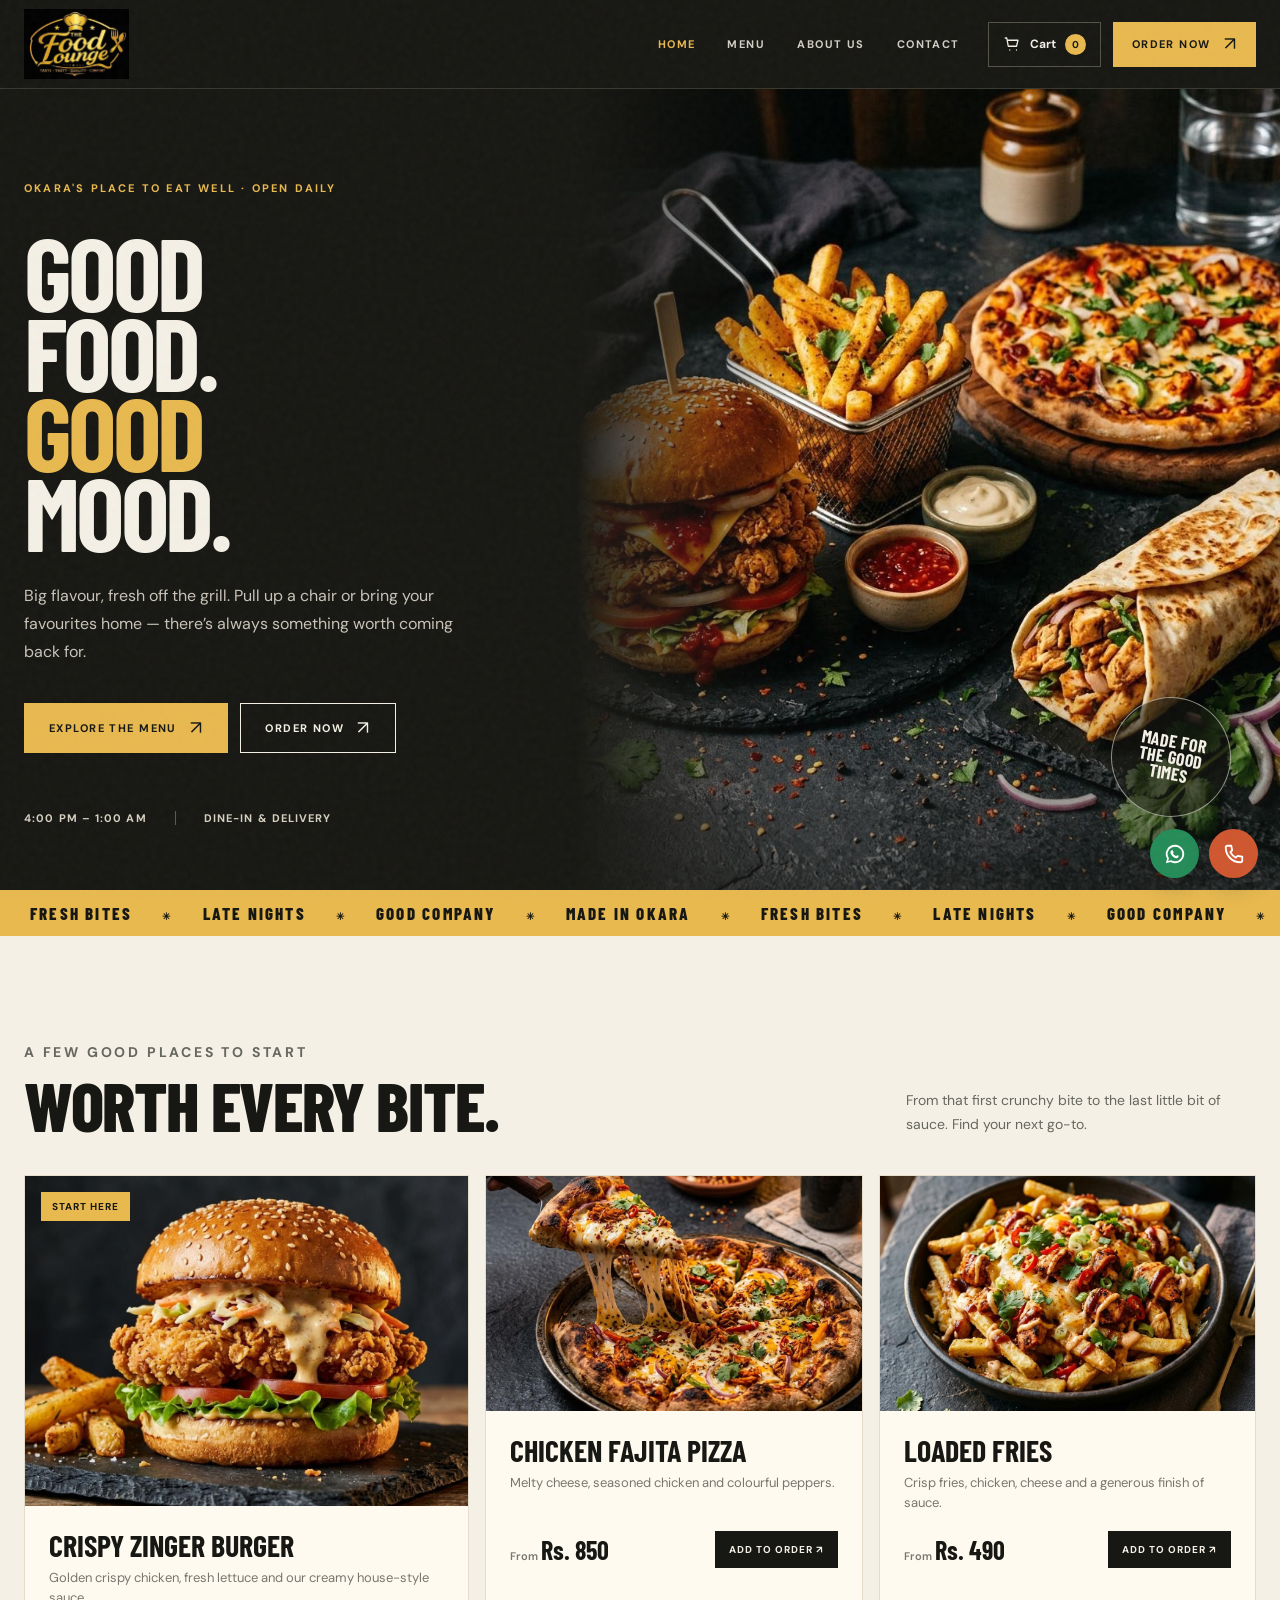
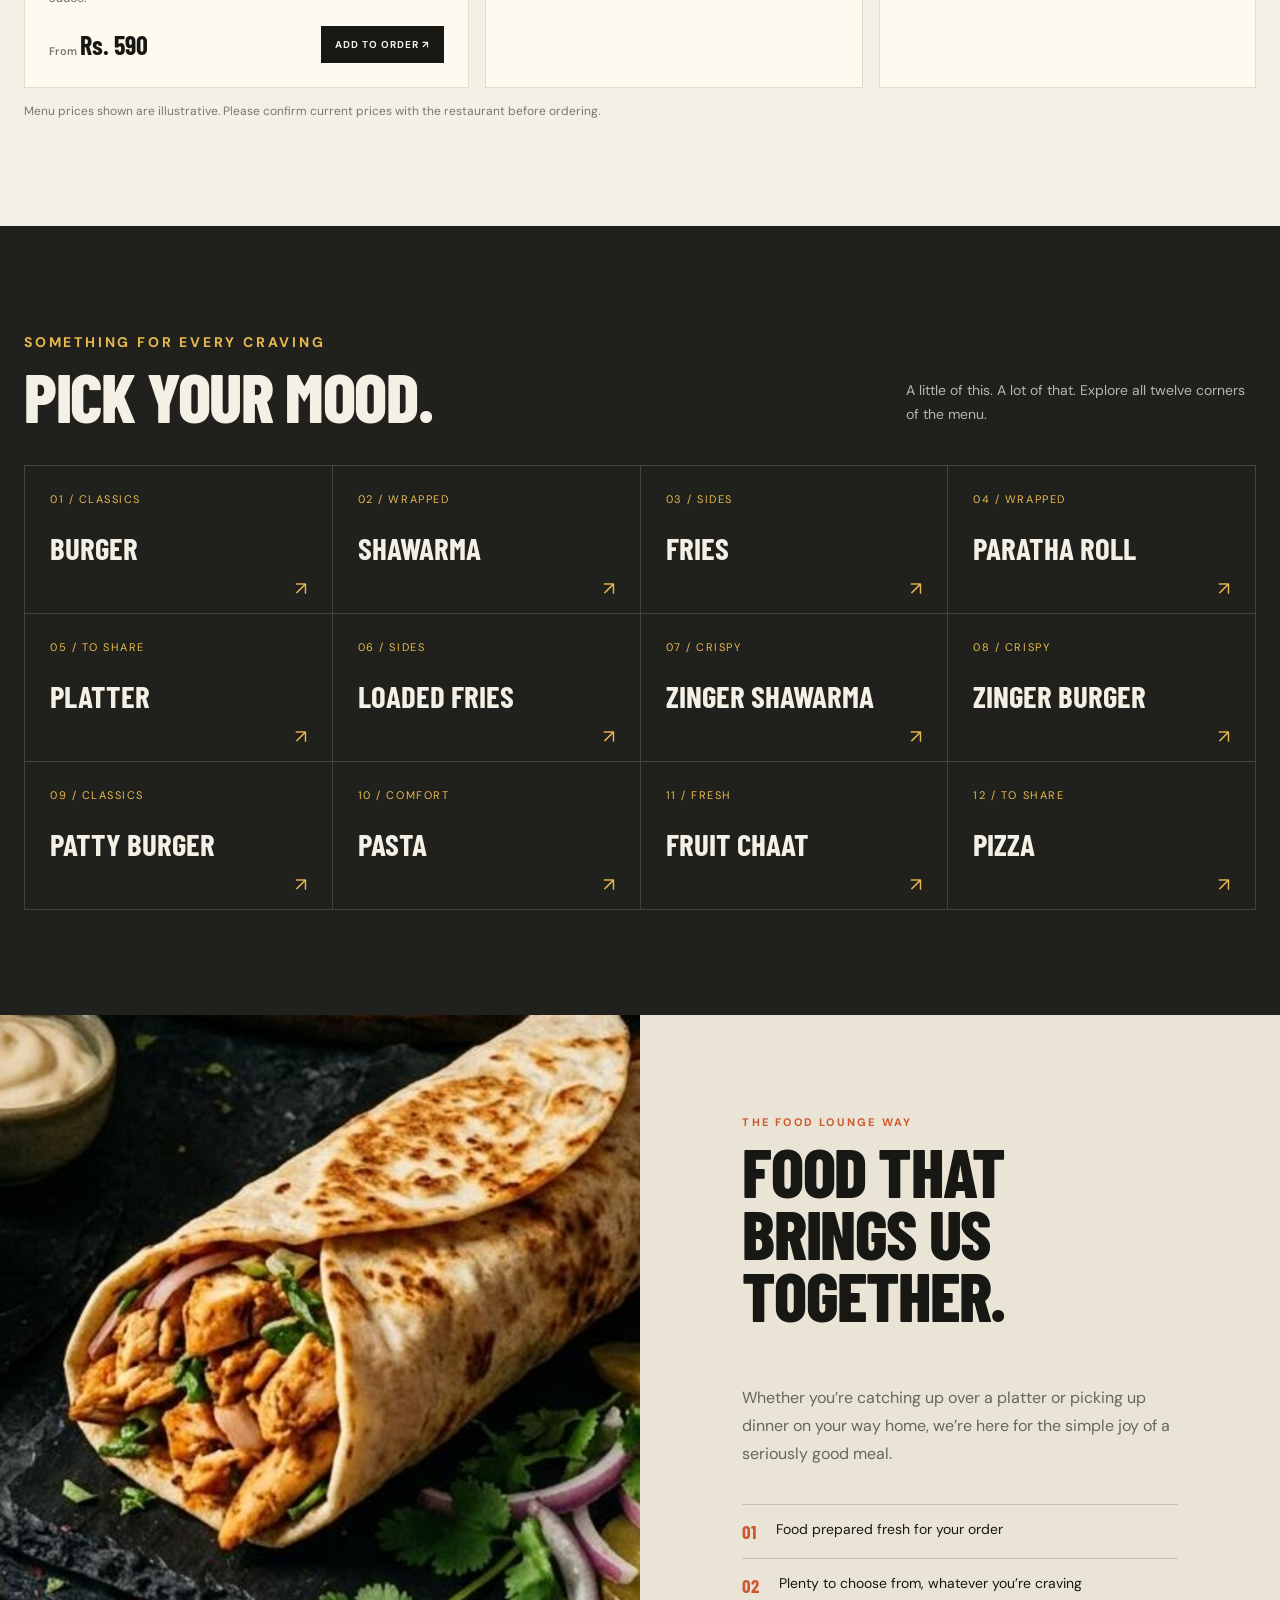
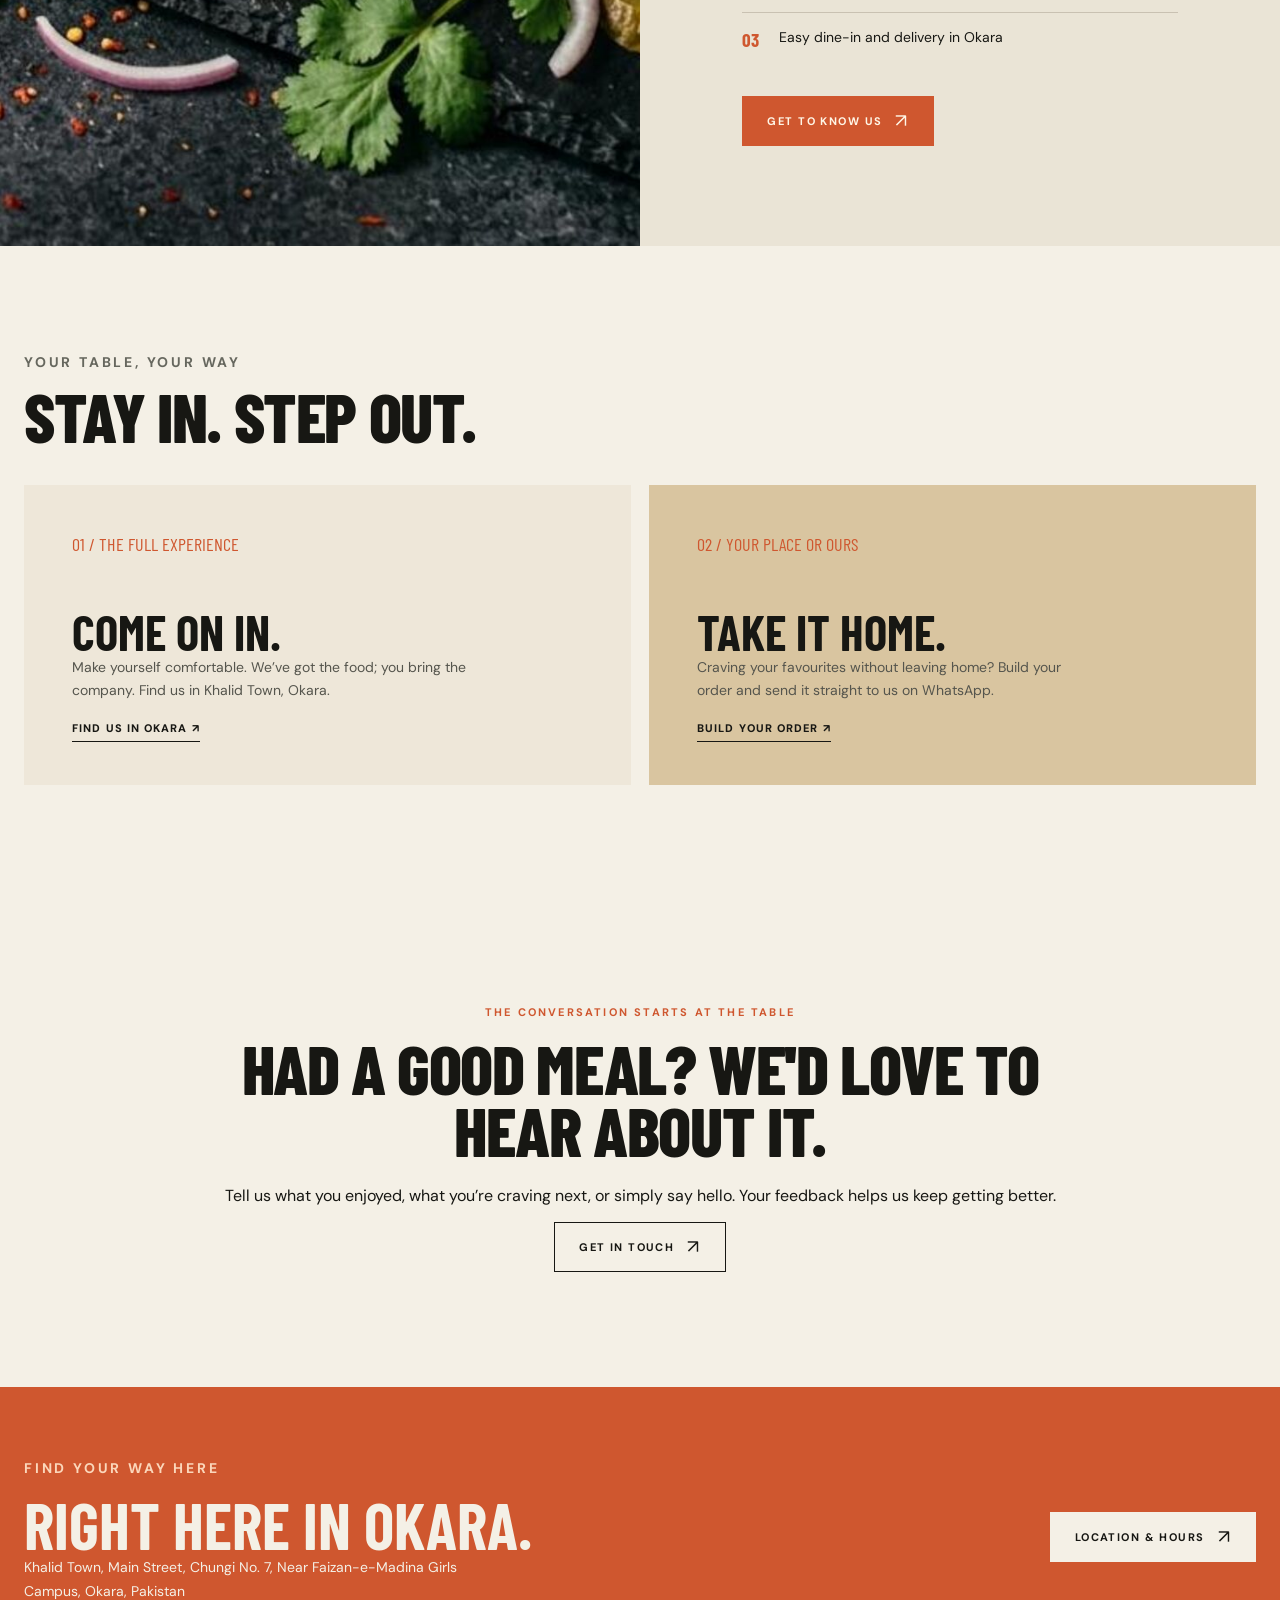
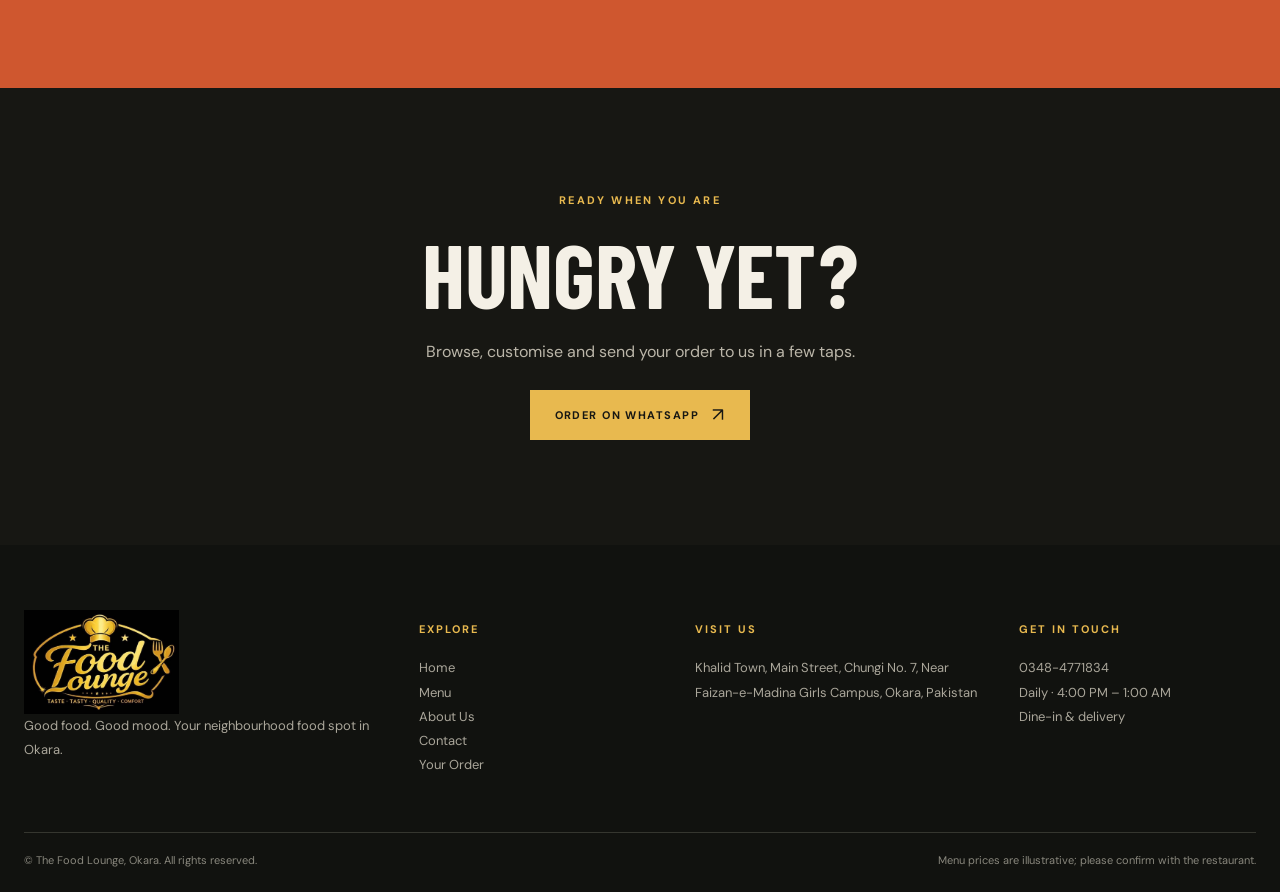
==== index.html @ 2a0e7af7 "new commit" ====
<!doctype html>
<html lang="en">

<head>
  <meta charset="utf-8">
  <meta name="viewport" content="width=device-width, initial-scale=1">
  <title>The Food Lounge | Burgers, Pizza & More in Okara</title>
  <meta name="description"
    content="The Food Lounge in Okara serves burgers, shawarma, pizza, fries and more. Dine in or order delivery from 4:00 PM to 1:00 AM.">
  <meta property="og:type" content="website">
  <meta property="og:title" content="The Food Lounge — Good food, good company">
  <meta property="og:description" content="Your spot for fresh, crave-worthy food in Okara. Dine in or order delivery.">
  <link rel="icon" href="assets/images/the-food-lounge-logo.jpg">
  <script type="module" crossorigin src="./assets/main-DGqqAz1d.js"></script>
  <link rel="stylesheet" crossorigin href="./assets/main-Db4y8y1l.css">
</head>

<body>
  <header class="site-header">
    <div class="wrap header-inner"><a class="brand" href="index.html" aria-label="The Food Lounge home"><img
          src="assets/images/the-food-lounge-logo.jpg" alt="The Food Lounge gold logo"><span class="brand-word">The
          Food<br>Lounge</span></a>
      <nav class="desktop-nav" aria-label="Main navigation"><a href="index.html" aria-current="page">Home</a><a
          href="menu.html">Menu</a><a href="about.html">About Us</a><a href="contact.html">Contact</a></nav>
      <div class="header-actions"><a class="cart-link" href="order.html" aria-label="View order cart"><svg
            viewBox="0 0 24 24" fill="none" stroke="currentColor" stroke-width="1.7" aria-hidden="true">
            <path d="M3 4h2l2 11h11l2-8H6M9 20h.01M18 20h.01" stroke-linecap="round" stroke-linejoin="round" />
          </svg><span>Cart</span><span class="cart-count" data-cart-count>0</span></a><a class="btn btn-gold"
          href="menu.html">Order Now <span class="arrow">↗</span></a><button class="menu-toggle" type="button"
          aria-label="Open navigation" aria-expanded="false"
          aria-controls="mobile-nav"><span></span><span></span></button></div>
    </div>
    <nav class="mobile-nav" id="mobile-nav" aria-label="Mobile navigation"><a href="index.html"
        aria-current="page">Home</a><a href="menu.html">Menu</a><a href="about.html">About Us</a><a
        href="contact.html">Contact</a><a href="order.html">Order Now</a></nav>
  </header>
  <main>
    <section class="hero">
      <div class="hero-copy">
        <p class="eyebrow light">Okara's place to eat well · Open daily</p>
        <h1>GOOD<br>FOOD.<br><em>GOOD</em><br>MOOD.</h1>
        <p>Big flavour, fresh off the grill. Pull up a chair or bring your favourites home — there’s always something
          worth coming back for.</p>
        <div class="hero-actions"><a class="btn btn-gold" href="menu.html">Explore the menu <span
              class="arrow">↗</span></a><a class="btn btn-outline" href="order.html">Order now <span
              class="arrow">↗</span></a></div>
        <div class="hero-meta"><span>4:00 PM – 1:00 AM</span><span>Dine-in & delivery</span></div>
      </div>
      <div class="hero-image"><img src="assets/images/hero-feast.jpg"
          alt="A generous spread of burgers, pizza, fries and shawarma at The Food Lounge" fetchpriority="high">
        <div class="hero-stamp">Made for<br>the good<br>times</div>
      </div>
    </section>
    <div class="ticker" aria-hidden="true">
      <div class="ticker-track"><span>Fresh bites</span><b>✳</b><span>Late nights</span><b>✳</b><span>Good
          company</span><b>✳</b><span>Made in Okara</span><b>✳</b><span>Fresh bites</span><b>✳</b><span>Late
          nights</span><b>✳</b><span>Good company</span><b>✳</b><span>Made in Okara</span><b>✳</b></div>
    </div>
    <section class="section">
      <div class="wrap">
        <div class="section-heading reveal">
          <div>
            <p class="eyebrow">A few good places to start</p>
            <h2 class="section-title">Worth every bite.</h2>
          </div>
          <p>From that first crunchy bite to the last little bit of sauce. Find your next go-to.</p>
        </div>
        <div class="popular-grid">
          <article class="food-card featured reveal">
            <div class="card-image"><img src="assets/images/burger.jpg" alt="Crispy chicken zinger burger"
                loading="lazy"><span class="tag">Start here</span></div>
            <div class="food-card-body">
              <h3>Crispy Zinger Burger</h3>
              <p>Golden crispy chicken, fresh lettuce and our creamy house-style sauce.</p>
              <div class="card-bottom"><span class="price"><small>From </small>Rs. 590</span><button class="add-btn"
                  type="button" data-product="zinger-burger">Add to order ↗</button></div>
            </div>
          </article>
          <article class="food-card reveal">
            <div class="card-image"><img src="assets/images/pizza.jpg" alt="Cheesy chicken pizza" loading="lazy"></div>
            <div class="food-card-body">
              <h3>Chicken Fajita Pizza</h3>
              <p>Melty cheese, seasoned chicken and colourful peppers.</p>
              <div class="card-bottom"><span class="price"><small>From </small>Rs. 850</span><button class="add-btn"
                  type="button" data-product="pizza">Add to order ↗</button></div>
            </div>
          </article>
          <article class="food-card reveal">
            <div class="card-image"><img src="assets/images/fries.jpg" alt="Cheesy loaded fries" loading="lazy"></div>
            <div class="food-card-body">
              <h3>Loaded Fries</h3>
              <p>Crisp fries, chicken, cheese and a generous finish of sauce.</p>
              <div class="card-bottom"><span class="price"><small>From </small>Rs. 490</span><button class="add-btn"
                  type="button" data-product="loaded-fries">Add to order ↗</button></div>
            </div>
          </article>
        </div>
        <p class="form-hint">Menu prices shown are illustrative. Please confirm current prices with the restaurant
          before ordering.</p>
      </div>
    </section>
    <section class="section dark-section">
      <div class="wrap">
        <div class="section-heading reveal">
          <div>
            <p class="eyebrow light">Something for every craving</p>
            <h2 class="section-title">Pick your mood.</h2>
          </div>
          <p style="color:#b9b5a8">A little of this. A lot of that. Explore all twelve corners of the menu.</p>
        </div>
        <div class="categories-grid">
          <a class="category-tile" href="menu.html#burger"><span>01 / CLASSICS</span><strong>Burger</strong><span
              class="arrow">↗</span></a><a class="category-tile" href="menu.html#shawarma"><span>02 /
              WRAPPED</span><strong>Shawarma</strong><span class="arrow">↗</span></a><a class="category-tile"
            href="menu.html#fries"><span>03 / SIDES</span><strong>Fries</strong><span class="arrow">↗</span></a><a
            class="category-tile" href="menu.html#paratha-roll"><span>04 / WRAPPED</span><strong>Paratha
              Roll</strong><span class="arrow">↗</span></a><a class="category-tile" href="menu.html#platter"><span>05 /
              TO SHARE</span><strong>Platter</strong><span class="arrow">↗</span></a><a class="category-tile"
            href="menu.html#loaded-fries"><span>06 / SIDES</span><strong>Loaded Fries</strong><span
              class="arrow">↗</span></a><a class="category-tile" href="menu.html#zinger-shawarma"><span>07 /
              CRISPY</span><strong>Zinger Shawarma</strong><span class="arrow">↗</span></a><a class="category-tile"
            href="menu.html#zinger-burger"><span>08 / CRISPY</span><strong>Zinger Burger</strong><span
              class="arrow">↗</span></a><a class="category-tile" href="menu.html#patty-burger"><span>09 /
              CLASSICS</span><strong>Patty Burger</strong><span class="arrow">↗</span></a><a class="category-tile"
            href="menu.html#pasta"><span>10 / COMFORT</span><strong>Pasta</strong><span class="arrow">↗</span></a><a
            class="category-tile" href="menu.html#fruit-chaat"><span>11 / FRESH</span><strong>Fruit Chaat</strong><span
              class="arrow">↗</span></a><a class="category-tile" href="menu.html#pizza"><span>12 / TO
              SHARE</span><strong>Pizza</strong><span class="arrow">↗</span></a>
        </div>
      </div>
    </section>
    <section class="split-section">
      <div class="split-photo"><img src="assets/images/shawarma.jpg" alt="Freshly prepared chicken shawarma wraps"
          loading="lazy"></div>
      <div class="split-copy">
        <p class="eyebrow">The Food Lounge way</p>
        <h2 class="section-title">Food that brings us together.</h2>
        <p>Whether you’re catching up over a platter or picking up dinner on your way home, we’re here for the simple
          joy of a seriously good meal.</p>
        <ul class="feature-list">
          <li><b>01</b> Food prepared fresh for your order</li>
          <li><b>02</b> Plenty to choose from, whatever you’re craving</li>
          <li><b>03</b> Easy dine-in and delivery in Okara</li>
        </ul><a class="btn" href="about.html">Get to know us <span class="arrow">↗</span></a>
      </div>
    </section>
    <section class="section">
      <div class="wrap">
        <div class="section-heading">
          <div>
            <p class="eyebrow">Your table, your way</p>
            <h2 class="section-title">Stay in. Step out.</h2>
          </div>
        </div>
        <div class="service-grid">
          <article class="service-card"><span class="service-num">01 / THE FULL EXPERIENCE</span>
            <div>
              <h3>Come on in.</h3>
              <p>Make yourself comfortable. We’ve got the food; you bring the company. Find us in Khalid Town, Okara.
              </p><a href="contact.html">Find us in Okara ↗</a>
            </div>
          </article>
          <article class="service-card"><span class="service-num">02 / YOUR PLACE OR OURS</span>
            <div>
              <h3>Take it home.</h3>
              <p>Craving your favourites without leaving home? Build your order and send it straight to us on WhatsApp.
              </p><a href="menu.html">Build your order ↗</a>
            </div>
          </article>
        </div>
      </div>
    </section>
    <section class="quote-section">
      <div class="wrap">
        <p class="eyebrow">The conversation starts at the table</p>
        <h2 class="section-title">Had a good meal? We'd love to hear about it.</h2>
        <p>Tell us what you enjoyed, what you’re craving next, or simply say hello. Your feedback helps us keep getting
          better.</p><a class="btn btn-outline" href="contact.html">Get in touch <span class="arrow">↗</span></a>
      </div>
    </section>
    <section class="location-band">
      <div class="wrap">
        <div>
          <p class="eyebrow" style="color:#fbd7bb">Find your way here</p>
          <h2>Right here in Okara.</h2>
          <p>Khalid Town, Main Street, Chungi No. 7, Near Faizan-e-Madina Girls Campus, Okara, Pakistan</p>
        </div><a class="btn btn-light" href="contact.html">Location & hours <span class="arrow">↗</span></a>
      </div>
    </section>
    <section class="final-cta">
      <p class="eyebrow light">Ready when you are</p>
      <h2>Hungry yet?</h2>
      <p>Browse, customise and send your order to us in a few taps.</p><a class="btn btn-gold" href="menu.html">Order on
        WhatsApp <span class="arrow">↗</span></a>
    </section>
  </main>
  <footer class="site-footer">
    <div class="wrap">
      <div class="footer-grid">
        <div class="footer-brand"><a href="index.html"><img src="assets/images/the-food-lounge-logo.jpg"
              alt="The Food Lounge"></a>
          <p>Good food. Good mood. Your neighbourhood food spot in Okara.</p>
        </div>
        <div>
          <h3>Explore</h3>
          <ul>
            <li><a href="index.html">Home</a></li>
            <li><a href="menu.html">Menu</a></li>
            <li><a href="about.html">About Us</a></li>
            <li><a href="contact.html">Contact</a></li>
            <li><a href="order.html">Your Order</a></li>
          </ul>
        </div>
        <div>
          <h3>Visit us</h3>
          <p>Khalid Town, Main Street, Chungi No. 7, Near Faizan-e-Madina Girls Campus, Okara, Pakistan</p>
        </div>
        <div>
          <h3>Get in touch</h3>
          <p><a href="tel:03484771834">0348-4771834</a><br>Daily · 4:00 PM – 1:00 AM<br>Dine-in & delivery</p>
        </div>
      </div>
      <div class="footer-bottom"><span>© The Food Lounge, Okara. All rights reserved.</span><span>Menu prices are
          illustrative; please confirm with the restaurant.</span></div>
    </div>
  </footer>
  <div class="float-actions"><a href="https://wa.me/923484771834" target="_blank" rel="noopener noreferrer" aria-label="Chat with The Food Lounge on WhatsApp"><svg viewBox="0 0 24 24" fill="currentColor" aria-hidden="true"><path d="M12 2a10 10 0 0 0-8.6 15.1L2 22l5.1-1.3A10 10 0 1 0 12 2Zm0 18a8 8 0 0 1-4.1-1.1l-.3-.2-3 .8.8-2.9-.2-.3A8 8 0 1 1 12 20Zm4.4-5.9c-.2-.1-1.4-.7-1.6-.8-.2-.1-.4-.1-.6.1l-.7.8c-.2.2-.3.2-.5.1a6.5 6.5 0 0 1-3.2-2.8c-.2-.3.2-.3.6-1 .1-.2 0-.4 0-.5l-.7-1.7c-.2-.4-.4-.4-.6-.4h-.5c-.2 0-.5.1-.7.3-.2.3-.9.9-.9 2.1s.9 2.4 1 2.6a9 9 0 0 0 3.5 3.1c1.4.6 1.9.7 2.6.6.4-.1 1.4-.6 1.6-1.2.2-.5.2-1 .2-1.1-.1-.1-.2-.2-.5-.3Z"/></svg></a><a class="call" href="tel:03484771834" aria-label="Call The Food Lounge"><svg viewBox="0 0 24 24" fill="none" stroke="currentColor" stroke-width="2" aria-hidden="true"><path d="M5 3h4l1 5-2 2c1.3 2.5 3.5 4.7 6 6l2-2 5 1v4c0 1-1 2-2 2C10 21 3 14 3 5c0-1 1-2 2-2Z" stroke-linejoin="round"/></svg></a></div>
  <dialog class="modal" id="product-modal" aria-labelledby="modal-title">
    <div class="modal-inner">
      <div class="modal-photo"><img id="modal-image" src="assets/images/burger.jpg" alt=""></div>
      <div class="modal-content">
        <div class="modal-top">
          <p class="eyebrow">Make it yours</p><button class="modal-close" type="button"
            aria-label="Close product options" data-close-modal>×</button>
        </div>
        <h2 id="modal-title"></h2>
        <p class="modal-description" id="modal-description"></p>
        <div id="modal-sizes"></div>
        <div id="modal-extras"></div>
        <div class="option-group">
          <h3>Quantity</h3>
          <div class="quantity-picker"><button type="button" data-modal-qty="-1"
              aria-label="Decrease quantity">−</button><output id="modal-quantity">1</output><button type="button"
              data-modal-qty="1" aria-label="Increase quantity">+</button></div>
        </div>
        <div class="modal-bottom"><span class="modal-total" id="modal-total">Rs. 0</span><button class="btn"
            type="button" id="modal-add">Add to order <span class="arrow">↗</span></button></div>
      </div>
    </div>
  </dialog>
  <div class="toast" role="status" aria-live="polite"></div>
</body>

</html>
---- assets/main-Db4y8y1l.css ----
@import"https://fonts.googleapis.com/css2?family=Barlow+Condensed:wght@500;600;700;800;900&family=DM+Sans:wght@400;500;600;700&display=swap";:root{--ink:#171713;--coal:#20211d;--cream:#f4f0e6;--paper:#eae4d6;--gold:#e8b94f;--ember:#cf572f;--muted:#ada99c;--line:rgba(244,240,230,.17);--font-display:"Barlow Condensed",sans-serif;--font-body:"DM Sans",sans-serif}*{box-sizing:border-box}html{scroll-behavior:smooth}body{margin:0;background:var(--cream);color:var(--ink);font-family:var(--font-body);-webkit-font-smoothing:antialiased}body:after{content:"";position:fixed;inset:0;pointer-events:none;z-index:100;opacity:.035;background-image:url("data:image/svg+xml,%3Csvg viewBox='0 0 180 180' xmlns='http://www.w3.org/2000/svg'%3E%3Cfilter id='n'%3E%3CfeTurbulence type='fractalNoise' baseFrequency='.75' numOctaves='3' stitchTiles='stitch'/%3E%3C/filter%3E%3Crect width='100%25' height='100%25' filter='url(%23n)'/%3E%3C/svg%3E")}img{display:block;max-width:100%}a{text-decoration:none;color:inherit}button,input,textarea,select{font:inherit}button{cursor:pointer}button:disabled{opacity:.55;cursor:not-allowed}a:focus-visible,button:focus-visible,input:focus-visible,textarea:focus-visible,select:focus-visible{outline:2px solid var(--ember);outline-offset:3px}h1,h2,h3,p{margin-top:0}.wrap{width:min(100% - 48px,1320px);margin-inline:auto}.eyebrow{font-size:11px;font-weight:700;letter-spacing:.2em;text-transform:uppercase;color:var(--ember)}.eyebrow.light{color:var(--gold)}.display{font-family:var(--font-display);font-size:clamp(54px,8vw,118px);line-height:.86;letter-spacing:-.025em;text-transform:uppercase;font-weight:800}.section-title{font-family:var(--font-display);font-size:clamp(44px,5.4vw,78px);line-height:.9;letter-spacing:-.02em;text-transform:uppercase;font-weight:800}.body-lead{font-size:17px;line-height:1.7;color:#67685e;max-width:560px}.btn{border:1px solid transparent;display:inline-flex;align-items:center;justify-content:center;gap:13px;padding:15px 24px;min-height:50px;background:var(--ember);color:#fff6e7;font-size:11px;letter-spacing:.13em;text-transform:uppercase;font-weight:700;transition:transform .25s,background .25s,border-color .25s}.btn:hover{transform:translateY(-3px);background:#af4523}.btn-gold{background:var(--gold);color:var(--ink)}.btn-gold:hover{background:#f4ca69}.btn-outline{background:transparent;color:inherit;border-color:currentColor}.btn-outline:hover{background:var(--ink);color:var(--cream)}.btn-light{background:var(--cream);color:var(--ink)}.btn-light:hover{background:var(--gold)}.arrow{font-size:19px;font-weight:400;line-height:0}.site-header{position:sticky;top:0;z-index:50;background:#171713;color:var(--cream);border-bottom:1px solid #383831;transition:box-shadow .3s}.site-header.scrolled{box-shadow:0 10px 35px #0005}.header-inner{height:88px;display:flex;align-items:center;justify-content:space-between;gap:28px}.brand{display:flex;align-items:center;gap:12px;flex-shrink:0}.brand img{width:105px;height:71px;object-fit:contain}.brand-word{font-family:var(--font-display);font-size:22px;line-height:.87;font-weight:800;text-transform:uppercase;letter-spacing:.03em;display:none}.desktop-nav{display:flex;align-items:center;gap:32px;margin-left:auto}.desktop-nav a{font-size:11px;font-weight:700;text-transform:uppercase;letter-spacing:.13em;color:#d3cfc3;transition:color .2s}.desktop-nav a:hover,.desktop-nav a[aria-current=page]{color:var(--gold)}.header-actions{display:flex;align-items:center;gap:12px}.cart-link{border:1px solid #555348;display:inline-flex;align-items:center;justify-content:center;gap:9px;padding:0 14px;height:45px;font-size:12px;font-weight:700;white-space:nowrap}.cart-link svg{width:18px;height:18px}.cart-count{background:var(--gold);color:var(--ink);width:21px;height:21px;border-radius:50%;display:grid;place-items:center;font-size:10px}.header-actions .btn{min-height:45px;padding:12px 18px}.menu-toggle{display:none;width:45px;height:45px;border:1px solid #555348;background:none;color:var(--cream);align-items:center;justify-content:center;flex-direction:column;gap:5px}.menu-toggle span{width:19px;height:1px;background:currentColor;transition:transform .25s,opacity .25s}.menu-toggle[aria-expanded=true] span:first-child{transform:translateY(3px) rotate(45deg)}.menu-toggle[aria-expanded=true] span:last-child{transform:translateY(-3px) rotate(-45deg)}.mobile-nav{display:none;background:#20211d;border-top:1px solid #393a32;padding:10px 24px 24px}.mobile-nav a{display:block;border-bottom:1px solid #393a32;padding:15px 0;font-family:var(--font-display);font-size:26px;text-transform:uppercase;font-weight:700}.mobile-nav.open{display:block;animation:menuDown .25s ease both}@keyframes menuDown{0%{opacity:0;transform:translateY(-10px)}to{opacity:1;transform:translateY(0)}}.hero{background:var(--ink);color:var(--cream);min-height:680px;position:relative;overflow:hidden;display:grid;grid-template-columns:45% 55%}.hero-copy{padding:92px 3vw 65px max(24px,calc((100vw - 1320px)/2));position:relative;z-index:2;display:flex;flex-direction:column;align-items:flex-start;justify-content:center}.hero h1{font-family:var(--font-display);font-size:clamp(76px,8vw,142px);line-height:.78;letter-spacing:-.035em;text-transform:uppercase;margin:26px 0 30px}.hero h1 em{font-style:normal;color:var(--gold)}.hero-copy>p:not(.eyebrow){max-width:450px;color:#c9c4b8;line-height:1.75;font-size:16px}.hero-actions{display:flex;gap:12px;flex-wrap:wrap;margin-top:21px}.hero-image{min-height:620px;position:relative}.hero-image img{width:100%;height:100%;object-fit:cover}.hero-image:before{content:"";position:absolute;inset:0;background:linear-gradient(90deg,var(--ink) 0%,transparent 31%),linear-gradient(0deg,#17171380,transparent 28%);z-index:1}.hero-stamp{position:absolute;z-index:2;right:7%;bottom:9%;border:1px solid #f4f0e68a;border-radius:50%;width:120px;height:120px;display:flex;align-items:center;justify-content:center;text-align:center;transform:rotate(10deg);font-family:var(--font-display);font-weight:700;font-size:18px;line-height:.9;text-transform:uppercase;background:#17171385}.hero-meta{margin-top:58px;display:flex;align-items:center;gap:28px;color:#d7d1c1;font-size:11px;font-weight:700;letter-spacing:.1em;text-transform:uppercase}.hero-meta span+span{border-left:1px solid #5b584d;padding-left:28px}.ticker{background:var(--gold);overflow:hidden;white-space:nowrap;padding:13px 0;color:var(--ink);font-family:var(--font-display);font-weight:800;font-size:17px;text-transform:uppercase;letter-spacing:.13em}.ticker-track{display:inline-block;animation:marquee 38s linear infinite}.ticker span{padding:0 30px}.ticker b{font-size:10px;vertical-align:middle}@keyframes marquee{to{transform:translate(-50%)}}.section{padding:105px 0}.section-heading{display:flex;justify-content:space-between;align-items:end;gap:32px;margin-bottom:38px}.section-heading h2{margin:10px 0 0}.section-heading p{max-width:350px;color:#66675e;font-size:14px;line-height:1.7;margin:0}.popular-grid{display:grid;grid-template-columns:1.18fr 1fr 1fr;gap:16px}.food-card{background:#fffaf0;overflow:hidden;min-width:0;border:1px solid #e5dccb;transition:transform .25s,box-shadow .25s}.food-card:hover{transform:translateY(-5px);box-shadow:0 18px 40px #34271718}.food-card .card-image{height:235px;overflow:hidden;position:relative;background:#35352e}.food-card.featured .card-image{height:330px}.food-card img{width:100%;height:100%;object-fit:cover;transition:transform .55s}.food-card:hover img{transform:scale(1.05)}.card-image .tag{position:absolute;top:16px;left:16px;background:var(--gold);color:var(--ink);font-size:10px;text-transform:uppercase;letter-spacing:.1em;font-weight:700;padding:8px 11px}.food-card-body{padding:24px}.food-card h3{font-family:var(--font-display);font-size:30px;text-transform:uppercase;line-height:1;margin:0 0 8px}.food-card p{color:#77776d;font-size:13px;line-height:1.55;min-height:40px;margin:0 0 18px}.card-bottom{display:flex;align-items:center;justify-content:space-between;gap:10px}.price{font-family:var(--font-display);font-size:26px;font-weight:700;white-space:nowrap}.price small{font-size:11px;font-family:var(--font-body);font-weight:600;color:#77776d}.add-btn{background:var(--ink);color:var(--cream);border:0;padding:12px 14px;font-size:10px;font-weight:700;letter-spacing:.1em;text-transform:uppercase;white-space:nowrap;transition:background .2s}.add-btn:hover{background:var(--ember)}.dark-section{background:var(--coal);color:var(--cream)}.categories-grid{display:grid;grid-template-columns:repeat(4,1fr);border-top:1px solid var(--line);border-left:1px solid var(--line)}.category-tile{padding:26px 25px 24px;border-right:1px solid var(--line);border-bottom:1px solid var(--line);min-height:148px;display:flex;flex-direction:column;justify-content:space-between;transition:background .25s;color:var(--cream)}.category-tile:hover{background:#303129}.category-tile span:first-child{font-size:11px;color:var(--gold);letter-spacing:.14em}.category-tile strong{font-family:var(--font-display);font-size:31px;line-height:1;text-transform:uppercase}.category-tile .arrow{align-self:flex-end;color:var(--gold)}.split-section{display:grid;grid-template-columns:1fr 1fr;min-height:590px}.split-photo{position:relative;overflow:hidden;background:#333}.split-photo img{width:100%;height:100%;object-fit:cover;position:absolute;inset:0}.split-copy{padding:100px min(8vw,110px);display:flex;flex-direction:column;align-items:start;justify-content:center;background:var(--paper)}.split-copy .section-title{max-width:540px}.split-copy p:not(.eyebrow){max-width:460px;color:#66675e;line-height:1.75}.feature-list{list-style:none;padding:0;margin:20px 0 30px;width:100%;max-width:490px}.feature-list li{border-top:1px solid #c9c1b2;padding:15px 0;display:flex;gap:20px;font-size:14px}.feature-list b{font-family:var(--font-display);font-size:19px;color:var(--ember)}.service-grid{display:grid;grid-template-columns:1fr 1fr;gap:18px}.service-card{padding:48px;background:#eee7d9;min-height:300px;display:flex;flex-direction:column;align-items:start;justify-content:space-between}.service-card:nth-child(2){background:#d9c5a0}.service-card .service-num{font-family:var(--font-display);font-size:18px;color:var(--ember)}.service-card h3{font-family:var(--font-display);font-size:49px;text-transform:uppercase;line-height:.95;margin:0}.service-card p{max-width:400px;color:#55554d;line-height:1.65;font-size:14px}.service-card a{font-size:11px;text-transform:uppercase;font-weight:800;letter-spacing:.1em;border-bottom:1px solid currentColor;padding-bottom:6px}.quote-section{text-align:center;padding:115px 0;background:var(--cream)}.quote-section .section-title{max-width:930px;margin:18px auto 24px}.quote-section p:last-child{color:#77776d;font-size:14px}.location-band{background:var(--ember);color:var(--cream);padding:70px 0}.location-band .wrap{display:flex;justify-content:space-between;align-items:center;gap:32px}.location-band h2{font-family:var(--font-display);font-size:clamp(43px,5vw,74px);line-height:.95;text-transform:uppercase;margin:8px 0 0}.location-band p{font-size:14px;line-height:1.7;max-width:470px}.final-cta{background:var(--ink);color:var(--cream);text-align:center;padding:105px 24px}.final-cta h2{font-family:var(--font-display);font-size:clamp(55px,7vw,105px);text-transform:uppercase;line-height:.87;margin:14px 0 29px}.final-cta p{color:#bbb6a9;margin-bottom:28px}.site-footer{background:#11120f;color:#d1cabb;padding:65px 0 25px}.footer-grid{display:grid;grid-template-columns:1.5fr 1fr 1.2fr 1fr;gap:40px}.footer-brand img{width:155px}.site-footer h3{color:var(--gold);font-size:11px;text-transform:uppercase;letter-spacing:.18em;margin:12px 0 20px}.site-footer p,.site-footer a{font-size:13px;line-height:1.85;color:#aaa69a}.site-footer a:hover{color:var(--gold)}.site-footer ul{list-style:none;padding:0;margin:0}.footer-bottom{border-top:1px solid #35362f;margin-top:55px;padding-top:20px;display:flex;justify-content:space-between;gap:20px;color:#89877d;font-size:11px}.float-actions{position:fixed;right:22px;bottom:22px;z-index:45;display:flex;flex-direction:row;align-items:center;gap:10px}.float-actions a{width:49px;height:49px;display:grid;place-items:center;border-radius:50%;background:#248c58;color:#fff;box-shadow:0 6px 23px #0004;transition:transform .25s}.float-actions a:hover{transform:translateY(-4px)}.float-actions a.call{background:var(--ember)}.float-actions svg{width:22px;height:22px}.page-hero{background:var(--ink);color:var(--cream);padding:85px 0 80px;position:relative;overflow:hidden}.page-hero:after{content:"";position:absolute;width:530px;height:530px;border:1px solid #e8b94f3a;border-radius:50%;right:-140px;top:-230px;box-shadow:0 0 0 80px #e8b94f0a,0 0 0 160px #e8b94f07}.page-hero .wrap{position:relative;z-index:1}.page-hero h1{margin:16px 0 18px}.page-hero p:last-child{color:#c8c3b5;max-width:620px;line-height:1.7}.menu-layout{display:grid;grid-template-columns:230px minmax(0,1fr);gap:42px;padding:58px 0 105px}.menu-sidebar{position:sticky;top:110px;align-self:start}.menu-sidebar h2{font-family:var(--font-display);font-size:23px;text-transform:uppercase}.category-nav{display:flex;flex-direction:column;gap:3px}.category-nav a{padding:12px 14px;font-size:12px;font-weight:700;text-transform:uppercase;letter-spacing:.07em;border-left:2px solid transparent;transition:background .2s}.category-nav a:hover,.category-nav a.active{background:#e7decf;border-left-color:var(--ember)}.menu-main{min-width:0}.menu-note{background:#e8dfcc;padding:15px 20px;font-size:12px;line-height:1.5;color:#5d594e;border-left:3px solid var(--ember);margin-bottom:34px}.menu-section{scroll-margin-top:110px;margin-bottom:60px}.menu-section-head{display:flex;align-items:baseline;justify-content:space-between;border-bottom:1px solid #cfc7b8;margin-bottom:19px;padding-bottom:12px}.menu-section-head h2{font-family:var(--font-display);font-size:43px;text-transform:uppercase;line-height:1;margin:0}.menu-section-head span{color:var(--ember);font-family:var(--font-display);font-size:18px;font-weight:700}.menu-grid{display:grid;grid-template-columns:repeat(2,minmax(0,1fr));gap:15px}.menu-grid .food-card{display:grid;grid-template-columns:38% 62%;min-height:188px}.menu-grid .card-image{height:100%;min-height:188px}.menu-grid .food-card-body{padding:19px;display:flex;flex-direction:column}.menu-grid .food-card h3{font-size:25px}.menu-grid .food-card p{font-size:12px;min-height:0;flex:1;margin-bottom:12px}.menu-grid .price{font-size:23px}.menu-grid .add-btn{padding:10px;font-size:9px}.story-grid{display:grid;grid-template-columns:.9fr 1.1fr;gap:8vw;align-items:center}.story-grid img{width:100%;height:600px;object-fit:cover}.story-grid .section-title{margin:15px 0 26px}.story-grid p:not(.eyebrow){line-height:1.85;color:#66675e}.values-grid{display:grid;grid-template-columns:repeat(3,1fr);gap:1px;background:#bdb7a9}.value{padding:40px;background:var(--paper);min-height:235px}.value b{color:var(--ember);font-family:var(--font-display);font-size:20px}.value h3{font-family:var(--font-display);font-size:37px;text-transform:uppercase;margin:24px 0 12px}.value p{font-size:13px;color:#69695f;line-height:1.7}.contact-layout{display:grid;grid-template-columns:1fr 1.1fr;gap:55px;padding:90px 0}.contact-list{margin:30px 0}.contact-list div{border-top:1px solid #cec6b7;padding:20px 0}.contact-list dt{font-size:11px;letter-spacing:.15em;font-weight:700;text-transform:uppercase;color:var(--ember);margin-bottom:8px}.contact-list dd{margin:0;font-family:var(--font-display);font-size:25px;line-height:1.15;font-weight:600}.contact-list dd a:hover{color:var(--ember)}.contact-map{background:#d5c9ae;min-height:510px;display:flex;flex-direction:column}.contact-map iframe{border:0;width:100%;height:100%;min-height:440px;flex:1}.map-caption{padding:14px 18px;font-size:12px;color:#4f514a}.contact-actions{display:flex;gap:10px;flex-wrap:wrap}.checkout-layout{display:grid;grid-template-columns:minmax(0,1.25fr) minmax(310px,.75fr);gap:46px;padding:75px 0 110px}.checkout-panel,.summary-panel{background:#fffbf3;border:1px solid #e1d9cb;padding:34px}.checkout-panel h2,.summary-panel h2{font-family:var(--font-display);font-size:37px;text-transform:uppercase;margin:0 0 25px}.summary-panel{align-self:start;position:sticky;top:110px}.form-grid{display:grid;grid-template-columns:1fr 1fr;gap:20px}.field{display:flex;flex-direction:column;gap:8px;margin-bottom:20px}.field label,.field legend{font-size:11px;text-transform:uppercase;letter-spacing:.1em;font-weight:700}.field input,.field textarea{width:100%;border:1px solid #d0c8ba;background:#f7f2e8;padding:14px 15px;border-radius:0;color:var(--ink);outline:none}.field textarea{resize:vertical;min-height:95px}.field input:focus,.field textarea:focus{border-color:var(--ember)}.radio-row{display:flex;gap:10px}.radio-card{flex:1;position:relative}.radio-card input{position:absolute;opacity:0}.radio-card span{display:block;text-align:center;padding:16px;border:1px solid #d0c8ba;font-size:12px;font-weight:700;text-transform:uppercase;cursor:pointer}.radio-card input:checked+span{border-color:var(--ember);background:#f6e4d7;color:#a83919}.radio-card input:focus-visible+span{outline:2px solid var(--ember)}.conditional{display:none}.conditional.visible{display:block}.checkout-submit{width:100%;margin-top:10px}.form-hint{font-size:12px;color:#79776d;line-height:1.6;margin:14px 0 0}.order-empty{text-align:center;padding:35px 10px;color:#68685d}.order-empty svg{width:45px;height:45px;color:var(--ember);margin:0 auto 16px}.order-empty h3{font-family:var(--font-display);font-size:30px;text-transform:uppercase;color:var(--ink);margin-bottom:5px}.cart-row{border-top:1px solid #ded5c5;padding:17px 0;display:grid;grid-template-columns:1fr auto;gap:6px 10px}.cart-row h3{font-family:var(--font-display);text-transform:uppercase;font-size:22px;margin:0 0 4px;line-height:1}.cart-row p{font-size:11px;color:#77776d;line-height:1.5;margin:0}.cart-row strong{font-family:var(--font-display);font-size:20px}.cart-controls{display:flex;align-items:center;gap:8px;grid-column:1/-1}.cart-controls button{border:1px solid #c9c1b3;background:none;width:28px;height:28px;display:grid;place-items:center}.cart-controls .remove{border:0;width:auto;margin-left:auto;color:#a74429;text-decoration:underline;font-size:11px}.summary-totals{border-top:1px solid #bdb5a7;margin-top:15px;padding-top:18px}.summary-totals div{display:flex;justify-content:space-between;margin-bottom:11px;font-size:13px}.summary-totals .grand{font-family:var(--font-display);font-size:28px;text-transform:uppercase;font-weight:700;border-top:1px solid #ded5c5;padding-top:15px}.clear-cart{background:none;border:none;color:#a74429;text-decoration:underline;padding:0;font-size:11px;margin-top:10px}.modal{border:0;padding:0;background:#fbf6eb;color:var(--ink);width:min(92vw,780px);max-height:min(90dvh,850px);box-shadow:0 30px 90px #0008}.modal::backdrop{background:#11120fd6;-webkit-backdrop-filter:blur(5px);backdrop-filter:blur(5px)}.modal-inner{display:grid;grid-template-columns:40% 60%;max-height:min(90dvh,850px)}.modal-photo{position:relative;min-height:100%;background:#333}.modal-photo img{width:100%;height:100%;object-fit:cover;position:absolute}.modal-content{padding:34px;overflow:auto}.modal-top{display:flex;justify-content:space-between;align-items:start;gap:20px}.modal-close{background:none;border:1px solid #c7bda9;font-size:24px;width:35px;height:35px;line-height:1}.modal h2{font-family:var(--font-display);font-size:43px;line-height:1;text-transform:uppercase;margin:8px 0}.modal-description{font-size:13px;line-height:1.6;color:#727267}.option-group{margin-top:21px;border-top:1px solid #ded5c5;padding-top:17px}.option-group h3{font-size:11px;text-transform:uppercase;letter-spacing:.14em;margin:0 0 13px}.option-list{display:flex;flex-wrap:wrap;gap:8px}.option{position:relative}.option input{position:absolute;opacity:0}.option span{display:block;padding:10px 13px;border:1px solid #cfc5b3;font-size:11px;cursor:pointer}.option input:checked+span{border-color:var(--ember);background:#f7e1d3}.option input:focus-visible+span{outline:2px solid var(--ember)}.quantity-picker{display:inline-flex;align-items:center;border:1px solid #cfc5b3}.quantity-picker button{width:40px;height:39px;border:0;background:none;font-size:20px}.quantity-picker output{min-width:31px;text-align:center;font-size:13px;font-weight:700}.modal-bottom{display:flex;gap:15px;align-items:center;justify-content:space-between;margin-top:28px}.modal-bottom .btn{flex:1}.modal-total{font-family:var(--font-display);font-size:30px;font-weight:700;white-space:nowrap}.toast{position:fixed;left:50%;bottom:25px;transform:translate(-50%,20px);opacity:0;pointer-events:none;background:var(--ink);color:var(--cream);padding:13px 21px;z-index:90;font-size:12px;transition:transform .3s,opacity .3s;box-shadow:0 12px 30px #0003}.toast.show{opacity:1;transform:translate(-50%)}.reveal{opacity:0;transform:translateY(22px);transition:opacity .7s,transform .7s}.reveal.is-visible{opacity:1;transform:translateY(0)}@media(max-width:1100px){.desktop-nav{gap:18px}.header-actions .btn{display:none}.menu-layout{grid-template-columns:185px 1fr;gap:25px}.menu-grid{grid-template-columns:1fr}.popular-grid{grid-template-columns:repeat(3,1fr)}.food-card.featured .card-image{height:235px}.footer-grid{grid-template-columns:1.3fr 1fr 1fr}}@media(max-width:800px){.wrap{width:min(100% - 36px,1320px)}.header-inner{height:72px}.brand img{width:89px;height:60px}.desktop-nav{display:none}.menu-toggle{display:flex}.hero{grid-template-columns:1fr;min-height:0}.hero-copy{padding:85px 24px 46px;order:1}.hero-image{order:0;height:420px;min-height:0}.hero-image:before{background:linear-gradient(0deg,var(--ink),transparent 45%)}.hero h1{font-size:clamp(75px,13vw,118px)}.hero-meta{margin-top:43px}.categories-grid{grid-template-columns:repeat(3,1fr)}.split-section{grid-template-columns:1fr}.split-photo{height:440px}.split-copy{padding:65px 28px}.contact-layout,.checkout-layout,.story-grid{grid-template-columns:1fr}.summary-panel{position:static}.story-grid img{height:480px}.contact-map{min-height:450px}.footer-grid{grid-template-columns:repeat(2,1fr)}.menu-layout{display:block;padding-top:25px}.menu-sidebar{position:sticky;top:72px;z-index:20;background:var(--cream);margin:0 -18px 26px;padding:12px 18px;border-bottom:1px solid #d8cfbf}.menu-sidebar h2{display:none}.category-nav{flex-direction:row;overflow-x:auto;scrollbar-width:none}.category-nav::-webkit-scrollbar{display:none}.category-nav a{white-space:nowrap;border-left:0;border-bottom:2px solid transparent;padding:12px}.category-nav a:hover,.category-nav a.active{border-left:0;border-bottom-color:var(--ember)}.menu-grid{grid-template-columns:repeat(2,1fr)}.menu-grid .food-card{display:block}.menu-grid .card-image{height:170px;min-height:0}.menu-section{scroll-margin-top:140px}}@media(max-width:600px){.wrap{width:min(100% - 32px,1320px)}.header-actions{gap:7px}.cart-link{height:42px;padding:0 9px}.header-inner{gap:5px}.hero-image{height:310px}.hero-stamp{width:90px;height:90px;font-size:14px}.hero-copy{padding:47px 18px 52px}.hero h1{font-size:clamp(72px,17vw,105px);margin:18px 0 23px}.hero-meta{gap:13px;font-size:9px;flex-wrap:wrap}.hero-meta span+span{padding-left:13px}.section{padding:70px 0}.section-heading{display:block}.section-heading p{margin-top:16px}.popular-grid{grid-template-columns:1fr}.food-card.featured .card-image,.food-card .card-image{height:240px}.categories-grid{grid-template-columns:repeat(2,1fr)}.category-tile{min-height:120px;padding:18px}.category-tile strong{font-size:25px}.split-photo{height:340px}.service-grid,.values-grid{grid-template-columns:1fr}.service-card{padding:30px;min-height:260px}.quote-section{padding:80px 0}.location-band .wrap{display:block}.location-band .btn{margin-top:16px}.footer-grid{grid-template-columns:1fr 1fr;gap:25px}.footer-grid>div:first-child{grid-column:1/-1}.footer-bottom{display:block}.page-hero{padding:64px 0}.menu-grid{grid-template-columns:1fr}.menu-grid .food-card{display:grid;grid-template-columns:36% 64%;min-height:166px}.menu-grid .card-image{height:100%;min-height:166px}.menu-grid .food-card-body{padding:15px}.menu-grid .food-card h3{font-size:24px}.menu-grid .card-bottom{align-items:end}.menu-grid .price{font-size:21px}.menu-grid .add-btn{font-size:9px;padding:10px 8px}.contact-layout,.checkout-layout{padding:55px 0;gap:28px}.contact-map iframe{min-height:330px}.checkout-panel,.summary-panel{padding:24px 18px}.form-grid{grid-template-columns:1fr;gap:0}.modal-inner{display:block;overflow:auto}.modal-photo{height:180px;min-height:0}.modal-photo img{position:static}.modal-content{padding:24px}.modal h2{font-size:35px}.modal-bottom{align-items:stretch;flex-direction:column}.modal-bottom .btn{width:100%}.float-actions{right:13px;bottom:13px}.float-actions a{width:44px;height:44px}}@media(prefers-reduced-motion:reduce){*,*:before,*:after{scroll-behavior:auto!important;animation-duration:.01ms!important;transition-duration:.01ms!important}.reveal{opacity:1;transform:none}}
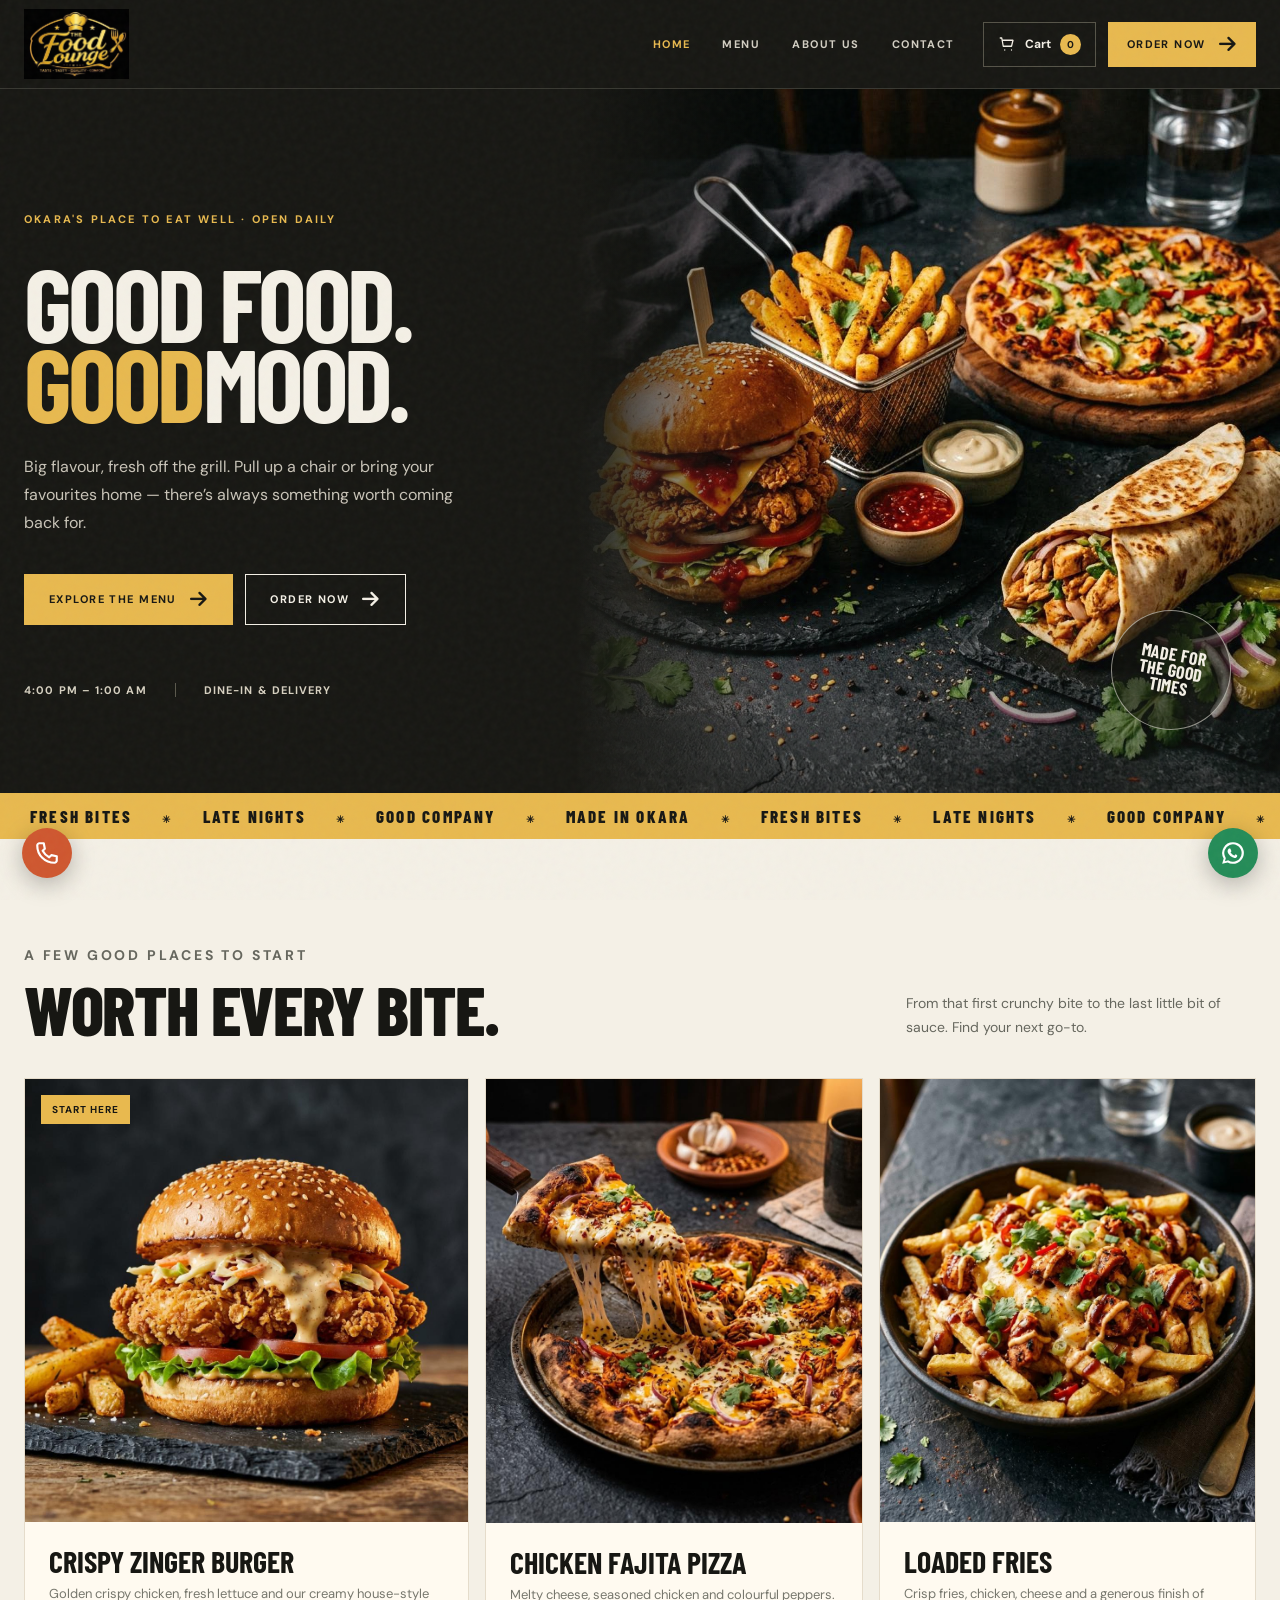
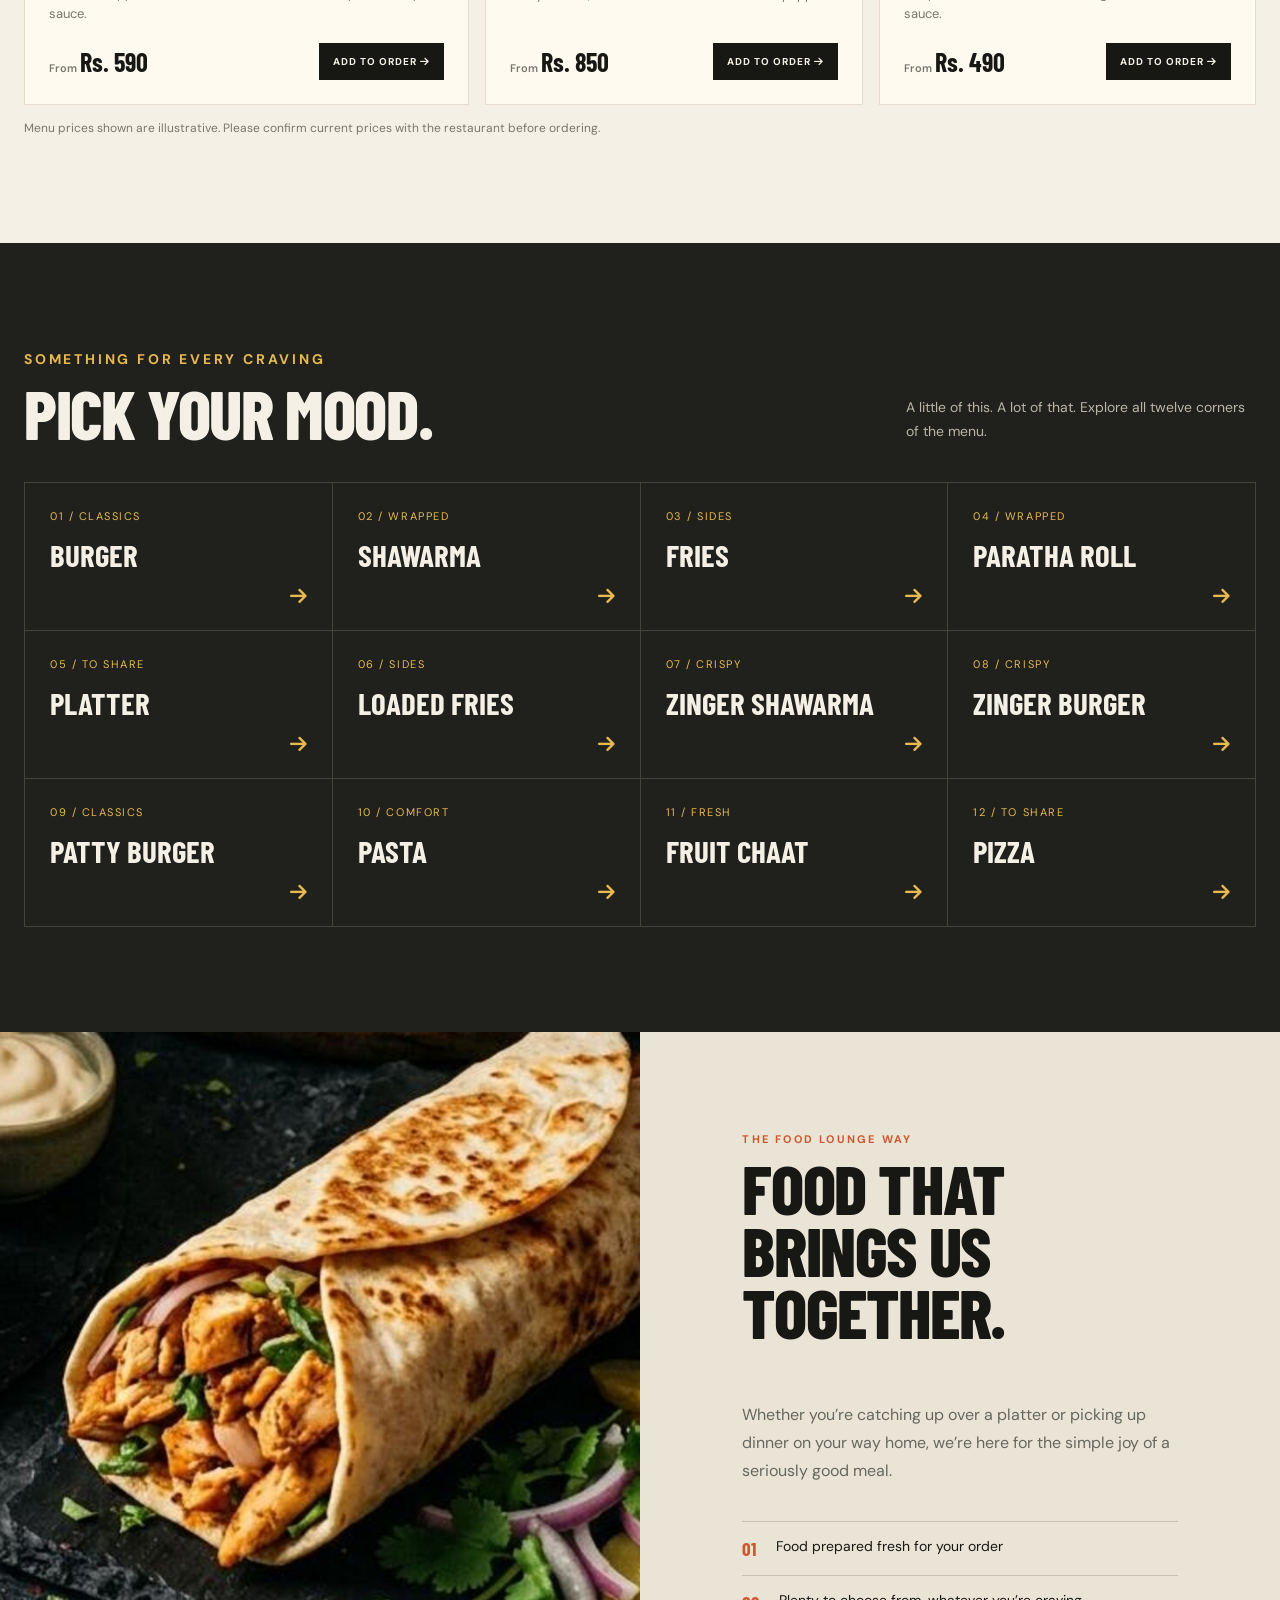
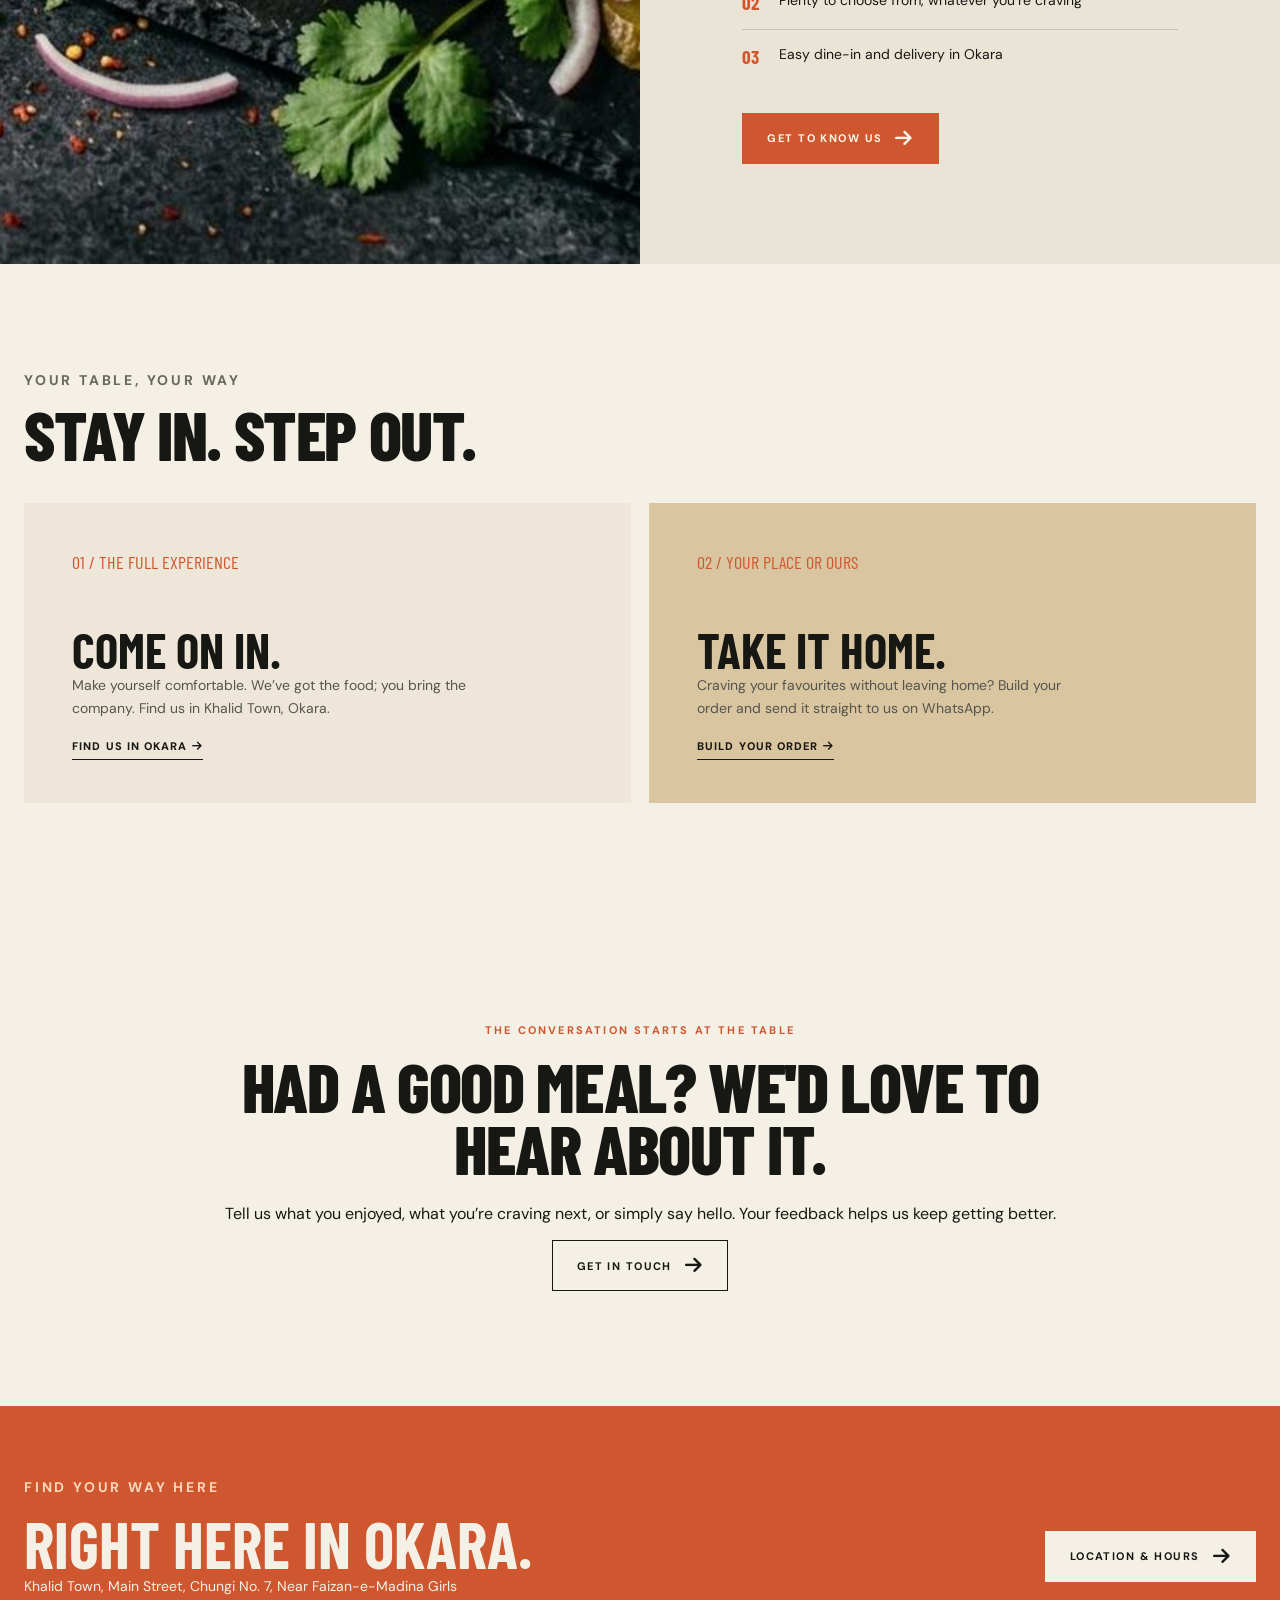
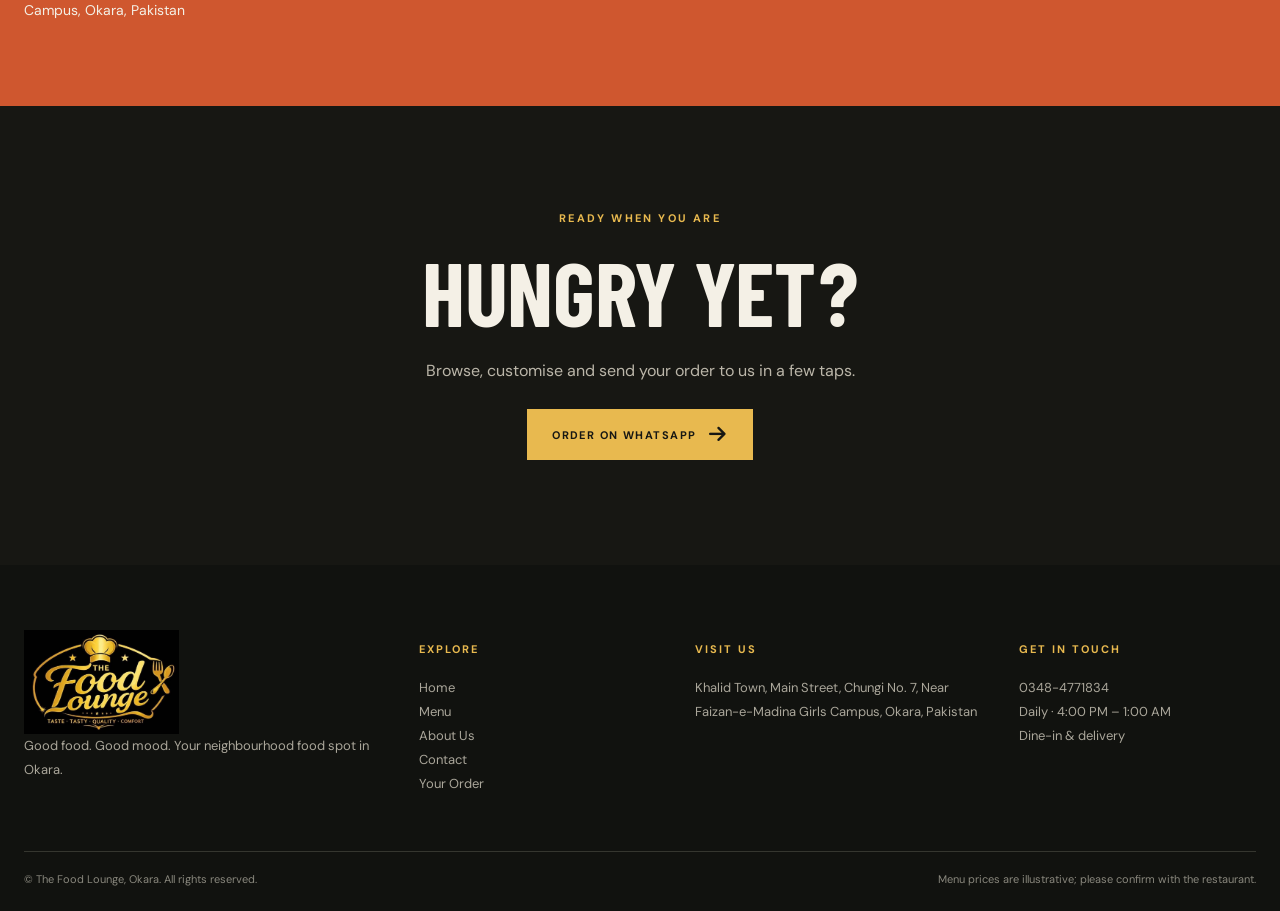
==== commit fa99b28a: "new commit" ====
--- a/index.html
+++ b/index.html
@@ -11,8 +11,9 @@
   <meta property="og:title" content="The Food Lounge — Good food, good company">
   <meta property="og:description" content="Your spot for fresh, crave-worthy food in Okara. Dine in or order delivery.">
   <link rel="icon" href="assets/images/the-food-lounge-logo.jpg">
-  <script type="module" crossorigin src="./assets/main-DGqqAz1d.js"></script>
-  <link rel="stylesheet" crossorigin href="./assets/main-Db4y8y1l.css">
+  <script type="module" crossorigin src="./assets/main.js"></script>
+  <link rel="stylesheet" href="https://cdnjs.cloudflare.com/ajax/libs/font-awesome/6.7.2/css/all.min.css">
+  <link rel="stylesheet" crossorigin href="./assets/styles.css">
 </head>
 
 <body>
@@ -26,8 +27,8 @@
             viewBox="0 0 24 24" fill="none" stroke="currentColor" stroke-width="1.7" aria-hidden="true">
             <path d="M3 4h2l2 11h11l2-8H6M9 20h.01M18 20h.01" stroke-linecap="round" stroke-linejoin="round" />
           </svg><span>Cart</span><span class="cart-count" data-cart-count>0</span></a><a class="btn btn-gold"
-          href="menu.html">Order Now <span class="arrow">↗</span></a><button class="menu-toggle" type="button"
-          aria-label="Open navigation" aria-expanded="false"
+          href="menu.html">Order Now <span class="arrow"><i class="fa-solid fa-arrow-right"></i></span></a><button
+          class="menu-toggle" type="button" aria-label="Open navigation" aria-expanded="false"
           aria-controls="mobile-nav"><span></span><span></span></button></div>
     </div>
     <nav class="mobile-nav" id="mobile-nav" aria-label="Mobile navigation"><a href="index.html"
@@ -38,12 +39,12 @@
     <section class="hero">
       <div class="hero-copy">
         <p class="eyebrow light">Okara's place to eat well · Open daily</p>
-        <h1>GOOD<br>FOOD.<br><em>GOOD</em><br>MOOD.</h1>
+        <h1>GOOD FOOD.<br><em>GOOD</em>MOOD.</h1>
         <p>Big flavour, fresh off the grill. Pull up a chair or bring your favourites home — there’s always something
           worth coming back for.</p>
-        <div class="hero-actions"><a class="btn btn-gold" href="menu.html">Explore the menu <span
-              class="arrow">↗</span></a><a class="btn btn-outline" href="order.html">Order now <span
-              class="arrow">↗</span></a></div>
+        <div class="hero-actions"><a class="btn btn-gold" href="menu.html">Explore the menu <span class="arrow"><i
+                class="fa-solid fa-arrow-right"></i></span></a><a class="btn btn-outline" href="order.html">Order now
+            <span class="arrow"><i class="fa-solid fa-arrow-right"></i></span></a></div>
         <div class="hero-meta"><span>4:00 PM – 1:00 AM</span><span>Dine-in & delivery</span></div>
       </div>
       <div class="hero-image"><img src="assets/images/hero-feast.jpg"
@@ -73,7 +74,8 @@
               <h3>Crispy Zinger Burger</h3>
               <p>Golden crispy chicken, fresh lettuce and our creamy house-style sauce.</p>
               <div class="card-bottom"><span class="price"><small>From </small>Rs. 590</span><button class="add-btn"
-                  type="button" data-product="zinger-burger">Add to order ↗</button></div>
+                  type="button" data-product="zinger-burger">Add to order <i
+                    class="fa-solid fa-arrow-right"></i></button></div>
             </div>
           </article>
           <article class="food-card reveal">
@@ -82,7 +84,7 @@
               <h3>Chicken Fajita Pizza</h3>
               <p>Melty cheese, seasoned chicken and colourful peppers.</p>
               <div class="card-bottom"><span class="price"><small>From </small>Rs. 850</span><button class="add-btn"
-                  type="button" data-product="pizza">Add to order ↗</button></div>
+                  type="button" data-product="pizza">Add to order <i class="fa-solid fa-arrow-right"></i></button></div>
             </div>
           </article>
           <article class="food-card reveal">
@@ -91,7 +93,8 @@
               <h3>Loaded Fries</h3>
               <p>Crisp fries, chicken, cheese and a generous finish of sauce.</p>
               <div class="card-bottom"><span class="price"><small>From </small>Rs. 490</span><button class="add-btn"
-                  type="button" data-product="loaded-fries">Add to order ↗</button></div>
+                  type="button" data-product="loaded-fries">Add to order <i
+                    class="fa-solid fa-arrow-right"></i></button></div>
             </div>
           </article>
         </div>
@@ -110,22 +113,33 @@
         </div>
         <div class="categories-grid">
           <a class="category-tile" href="menu.html#burger"><span>01 / CLASSICS</span><strong>Burger</strong><span
-              class="arrow">↗</span></a><a class="category-tile" href="menu.html#shawarma"><span>02 /
-              WRAPPED</span><strong>Shawarma</strong><span class="arrow">↗</span></a><a class="category-tile"
-            href="menu.html#fries"><span>03 / SIDES</span><strong>Fries</strong><span class="arrow">↗</span></a><a
-            class="category-tile" href="menu.html#paratha-roll"><span>04 / WRAPPED</span><strong>Paratha
-              Roll</strong><span class="arrow">↗</span></a><a class="category-tile" href="menu.html#platter"><span>05 /
-              TO SHARE</span><strong>Platter</strong><span class="arrow">↗</span></a><a class="category-tile"
-            href="menu.html#loaded-fries"><span>06 / SIDES</span><strong>Loaded Fries</strong><span
-              class="arrow">↗</span></a><a class="category-tile" href="menu.html#zinger-shawarma"><span>07 /
-              CRISPY</span><strong>Zinger Shawarma</strong><span class="arrow">↗</span></a><a class="category-tile"
-            href="menu.html#zinger-burger"><span>08 / CRISPY</span><strong>Zinger Burger</strong><span
-              class="arrow">↗</span></a><a class="category-tile" href="menu.html#patty-burger"><span>09 /
-              CLASSICS</span><strong>Patty Burger</strong><span class="arrow">↗</span></a><a class="category-tile"
-            href="menu.html#pasta"><span>10 / COMFORT</span><strong>Pasta</strong><span class="arrow">↗</span></a><a
-            class="category-tile" href="menu.html#fruit-chaat"><span>11 / FRESH</span><strong>Fruit Chaat</strong><span
-              class="arrow">↗</span></a><a class="category-tile" href="menu.html#pizza"><span>12 / TO
-              SHARE</span><strong>Pizza</strong><span class="arrow">↗</span></a>
+              class="arrow"><i class="fa-solid fa-arrow-right"></i></span></a><a class="category-tile"
+            href="menu.html#shawarma"><span>02 /
+              WRAPPED</span><strong>Shawarma</strong><span class="arrow"><i
+                class="fa-solid fa-arrow-right"></i></span></a><a class="category-tile" href="menu.html#fries"><span>03
+              / SIDES</span><strong>Fries</strong><span class="arrow"><i
+                class="fa-solid fa-arrow-right"></i></span></a><a class="category-tile"
+            href="menu.html#paratha-roll"><span>04 / WRAPPED</span><strong>Paratha
+              Roll</strong><span class="arrow"><i class="fa-solid fa-arrow-right"></i></span></a><a
+            class="category-tile" href="menu.html#platter"><span>05 /
+              TO SHARE</span><strong>Platter</strong><span class="arrow"><i
+                class="fa-solid fa-arrow-right"></i></span></a><a class="category-tile"
+            href="menu.html#loaded-fries"><span>06 / SIDES</span><strong>Loaded Fries</strong><span class="arrow"><i
+                class="fa-solid fa-arrow-right"></i></span></a><a class="category-tile"
+            href="menu.html#zinger-shawarma"><span>07 /
+              CRISPY</span><strong>Zinger Shawarma</strong><span class="arrow"><i
+                class="fa-solid fa-arrow-right"></i></span></a><a class="category-tile"
+            href="menu.html#zinger-burger"><span>08 / CRISPY</span><strong>Zinger Burger</strong><span class="arrow"><i
+                class="fa-solid fa-arrow-right"></i></span></a><a class="category-tile"
+            href="menu.html#patty-burger"><span>09 /
+              CLASSICS</span><strong>Patty Burger</strong><span class="arrow"><i
+                class="fa-solid fa-arrow-right"></i></span></a><a class="category-tile" href="menu.html#pasta"><span>10
+              / COMFORT</span><strong>Pasta</strong><span class="arrow"><i
+                class="fa-solid fa-arrow-right"></i></span></a><a class="category-tile"
+            href="menu.html#fruit-chaat"><span>11 / FRESH</span><strong>Fruit Chaat</strong><span class="arrow"><i
+                class="fa-solid fa-arrow-right"></i></span></a><a class="category-tile" href="menu.html#pizza"><span>12
+              / TO
+              SHARE</span><strong>Pizza</strong><span class="arrow"><i class="fa-solid fa-arrow-right"></i></span></a>
         </div>
       </div>
     </section>
@@ -141,7 +155,8 @@
           <li><b>01</b> Food prepared fresh for your order</li>
           <li><b>02</b> Plenty to choose from, whatever you’re craving</li>
           <li><b>03</b> Easy dine-in and delivery in Okara</li>
-        </ul><a class="btn" href="about.html">Get to know us <span class="arrow">↗</span></a>
+        </ul><a class="btn" href="about.html">Get to know us <span class="arrow"><i
+              class="fa-solid fa-arrow-right"></i></span></a>
       </div>
     </section>
     <section class="section">
@@ -157,14 +172,14 @@
             <div>
               <h3>Come on in.</h3>
               <p>Make yourself comfortable. We’ve got the food; you bring the company. Find us in Khalid Town, Okara.
-              </p><a href="contact.html">Find us in Okara ↗</a>
+              </p><a href="contact.html">Find us in Okara <i class="fa-solid fa-arrow-right"></i></a>
             </div>
           </article>
           <article class="service-card"><span class="service-num">02 / YOUR PLACE OR OURS</span>
             <div>
               <h3>Take it home.</h3>
               <p>Craving your favourites without leaving home? Build your order and send it straight to us on WhatsApp.
-              </p><a href="menu.html">Build your order ↗</a>
+              </p><a href="menu.html">Build your order <i class="fa-solid fa-arrow-right"></i></a>
             </div>
           </article>
         </div>
@@ -175,7 +190,8 @@
         <p class="eyebrow">The conversation starts at the table</p>
         <h2 class="section-title">Had a good meal? We'd love to hear about it.</h2>
         <p>Tell us what you enjoyed, what you’re craving next, or simply say hello. Your feedback helps us keep getting
-          better.</p><a class="btn btn-outline" href="contact.html">Get in touch <span class="arrow">↗</span></a>
+          better.</p><a class="btn btn-outline" href="contact.html">Get in touch <span class="arrow"><i
+              class="fa-solid fa-arrow-right"></i></span></a>
       </div>
     </section>
     <section class="location-band">
@@ -184,14 +200,15 @@
           <p class="eyebrow" style="color:#fbd7bb">Find your way here</p>
           <h2>Right here in Okara.</h2>
           <p>Khalid Town, Main Street, Chungi No. 7, Near Faizan-e-Madina Girls Campus, Okara, Pakistan</p>
-        </div><a class="btn btn-light" href="contact.html">Location & hours <span class="arrow">↗</span></a>
+        </div><a class="btn btn-light" href="contact.html">Location & hours <span class="arrow"><i
+              class="fa-solid fa-arrow-right"></i></span></a>
       </div>
     </section>
     <section class="final-cta">
       <p class="eyebrow light">Ready when you are</p>
       <h2>Hungry yet?</h2>
       <p>Browse, customise and send your order to us in a few taps.</p><a class="btn btn-gold" href="menu.html">Order on
-        WhatsApp <span class="arrow">↗</span></a>
+        WhatsApp <span class="arrow"><i class="fa-solid fa-arrow-right"></i></span></a>
     </section>
   </main>
   <footer class="site-footer">
@@ -224,7 +241,16 @@
           illustrative; please confirm with the restaurant.</span></div>
     </div>
   </footer>
-  <div class="float-actions"><a href="https://wa.me/923484771834" target="_blank" rel="noopener noreferrer" aria-label="Chat with The Food Lounge on WhatsApp"><svg viewBox="0 0 24 24" fill="currentColor" aria-hidden="true"><path d="M12 2a10 10 0 0 0-8.6 15.1L2 22l5.1-1.3A10 10 0 1 0 12 2Zm0 18a8 8 0 0 1-4.1-1.1l-.3-.2-3 .8.8-2.9-.2-.3A8 8 0 1 1 12 20Zm4.4-5.9c-.2-.1-1.4-.7-1.6-.8-.2-.1-.4-.1-.6.1l-.7.8c-.2.2-.3.2-.5.1a6.5 6.5 0 0 1-3.2-2.8c-.2-.3.2-.3.6-1 .1-.2 0-.4 0-.5l-.7-1.7c-.2-.4-.4-.4-.6-.4h-.5c-.2 0-.5.1-.7.3-.2.3-.9.9-.9 2.1s.9 2.4 1 2.6a9 9 0 0 0 3.5 3.1c1.4.6 1.9.7 2.6.6.4-.1 1.4-.6 1.6-1.2.2-.5.2-1 .2-1.1-.1-.1-.2-.2-.5-.3Z"/></svg></a><a class="call" href="tel:03484771834" aria-label="Call The Food Lounge"><svg viewBox="0 0 24 24" fill="none" stroke="currentColor" stroke-width="2" aria-hidden="true"><path d="M5 3h4l1 5-2 2c1.3 2.5 3.5 4.7 6 6l2-2 5 1v4c0 1-1 2-2 2C10 21 3 14 3 5c0-1 1-2 2-2Z" stroke-linejoin="round"/></svg></a></div>
+  <div class="float-actions"><a href="https://wa.me/923484771834" target="_blank" rel="noopener noreferrer"
+      aria-label="Chat with The Food Lounge on WhatsApp"><svg viewBox="0 0 24 24" fill="currentColor"
+        aria-hidden="true">
+        <path
+          d="M12 2a10 10 0 0 0-8.6 15.1L2 22l5.1-1.3A10 10 0 1 0 12 2Zm0 18a8 8 0 0 1-4.1-1.1l-.3-.2-3 .8.8-2.9-.2-.3A8 8 0 1 1 12 20Zm4.4-5.9c-.2-.1-1.4-.7-1.6-.8-.2-.1-.4-.1-.6.1l-.7.8c-.2.2-.3.2-.5.1a6.5 6.5 0 0 1-3.2-2.8c-.2-.3.2-.3.6-1 .1-.2 0-.4 0-.5l-.7-1.7c-.2-.4-.4-.4-.6-.4h-.5c-.2 0-.5.1-.7.3-.2.3-.9.9-.9 2.1s.9 2.4 1 2.6a9 9 0 0 0 3.5 3.1c1.4.6 1.9.7 2.6.6.4-.1 1.4-.6 1.6-1.2.2-.5.2-1 .2-1.1-.1-.1-.2-.2-.5-.3Z" />
+      </svg></a><a class="call" href="tel:03484771834" aria-label="Call The Food Lounge"><svg viewBox="0 0 24 24"
+        fill="none" stroke="currentColor" stroke-width="2" aria-hidden="true">
+        <path d="M5 3h4l1 5-2 2c1.3 2.5 3.5 4.7 6 6l2-2 5 1v4c0 1-1 2-2 2C10 21 3 14 3 5c0-1 1-2 2-2Z"
+          stroke-linejoin="round" />
+      </svg></a></div>
   <dialog class="modal" id="product-modal" aria-labelledby="modal-title">
     <div class="modal-inner">
       <div class="modal-photo"><img id="modal-image" src="assets/images/burger.jpg" alt=""></div>
@@ -244,7 +270,8 @@
               data-modal-qty="1" aria-label="Increase quantity">+</button></div>
         </div>
         <div class="modal-bottom"><span class="modal-total" id="modal-total">Rs. 0</span><button class="btn"
-            type="button" id="modal-add">Add to order <span class="arrow">↗</span></button></div>
+            type="button" id="modal-add">Add to order <span class="arrow"><i
+                class="fa-solid fa-arrow-right"></i></span></button></div>
       </div>
     </div>
   </dialog>
--- a/assets/styles.css
+++ b/assets/styles.css
@@ -0,0 +1,1745 @@
+@import "https://fonts.googleapis.com/css2?family=Barlow+Condensed:wght@500;600;700;800;900&family=DM+Sans:wght@400;500;600;700&display=swap";
+:root {
+  --ink: #171713;
+  --coal: #20211d;
+  --cream: #f4f0e6;
+  --paper: #eae4d6;
+  --gold: #e8b94f;
+  --ember: #cf572f;
+  --muted: #ada99c;
+  --line: rgba(244, 240, 230, 0.17);
+  --font-display: "Barlow Condensed", sans-serif;
+  --font-body: "DM Sans", sans-serif;
+}
+* {
+  box-sizing: border-box;
+}
+html {
+  scroll-behavior: smooth;
+}
+body {
+  margin: 0;
+  background: var(--cream);
+  color: var(--ink);
+  font-family: var(--font-body);
+  -webkit-font-smoothing: antialiased;
+}
+body:after {
+  content: "";
+  position: fixed;
+  inset: 0;
+  pointer-events: none;
+  z-index: 100;
+  opacity: 0.035;
+  background-image: url("data:image/svg+xml,%3Csvg viewBox='0 0 180 180' xmlns='http://www.w3.org/2000/svg'%3E%3Cfilter id='n'%3E%3CfeTurbulence type='fractalNoise' baseFrequency='.75' numOctaves='3' stitchTiles='stitch'/%3E%3C/filter%3E%3Crect width='100%25' height='100%25' filter='url(%23n)'/%3E%3C/svg%3E");
+}
+img {
+  display: block;
+  max-width: 100%;
+}
+a {
+  text-decoration: none;
+  color: inherit;
+}
+button,
+input,
+textarea,
+select {
+  font: inherit;
+}
+button {
+  cursor: pointer;
+}
+button:disabled {
+  opacity: 0.55;
+  cursor: not-allowed;
+}
+a:focus-visible,
+button:focus-visible,
+input:focus-visible,
+textarea:focus-visible,
+select:focus-visible {
+  outline: 2px solid var(--ember);
+  outline-offset: 3px;
+}
+h1,
+h2,
+h3,
+p {
+  margin-top: 0;
+}
+.wrap {
+  width: min(100% - 48px, 1320px);
+  margin-inline: auto;
+}
+.eyebrow {
+  font-size: 11px;
+  font-weight: 700;
+  letter-spacing: 0.2em;
+  text-transform: uppercase;
+  color: var(--ember);
+}
+.eyebrow.light {
+  color: var(--gold);
+}
+.display {
+  font-family: var(--font-display);
+  font-size: clamp(54px, 8vw, 118px);
+  line-height: 0.86;
+  letter-spacing: -0.025em;
+  text-transform: uppercase;
+  font-weight: 800;
+}
+.section-title {
+  font-family: var(--font-display);
+  font-size: clamp(44px, 5.4vw, 78px);
+  line-height: 0.9;
+  letter-spacing: -0.02em;
+  text-transform: uppercase;
+  font-weight: 800;
+}
+.body-lead {
+  font-size: 17px;
+  line-height: 1.7;
+  color: #67685e;
+  max-width: 560px;
+}
+.btn {
+  border: 1px solid transparent;
+  display: inline-flex;
+  align-items: center;
+  justify-content: center;
+  gap: 13px;
+  padding: 15px 24px;
+  min-height: 50px;
+  background: var(--ember);
+  color: #fff6e7;
+  font-size: 11px;
+  letter-spacing: 0.13em;
+  text-transform: uppercase;
+  font-weight: 700;
+  transition:
+    transform 0.25s,
+    background 0.25s,
+    border-color 0.25s;
+}
+.btn:hover {
+  transform: translateY(-3px);
+  background: #af4523;
+}
+.btn-gold {
+  background: var(--gold);
+  color: var(--ink);
+}
+.btn-gold:hover {
+  background: #f4ca69;
+}
+.btn-outline {
+  background: transparent;
+  color: inherit;
+  border-color: currentColor;
+}
+.btn-outline:hover {
+  background: var(--ink);
+  color: var(--cream);
+}
+.btn-light {
+  background: var(--cream);
+  color: var(--ink);
+}
+.btn-light:hover {
+  background: var(--gold);
+}
+.arrow {
+  font-size: 19px;
+  font-weight: 400;
+  line-height: 0;
+}
+.site-header {
+  position: sticky;
+  top: 0;
+  z-index: 50;
+  background: #171713;
+  color: var(--cream);
+  border-bottom: 1px solid #383831;
+  transition: box-shadow 0.3s;
+}
+.site-header.scrolled {
+  box-shadow: 0 10px 35px #0005;
+}
+.header-inner {
+  height: 88px;
+  display: flex;
+  align-items: center;
+  justify-content: space-between;
+  gap: 28px;
+}
+.brand {
+  display: flex;
+  align-items: center;
+  gap: 12px;
+  flex-shrink: 0;
+}
+.brand img {
+  width: 105px;
+  height: 71px;
+  object-fit: contain;
+}
+.brand-word {
+  font-family: var(--font-display);
+  font-size: 22px;
+  line-height: 0.87;
+  font-weight: 800;
+  text-transform: uppercase;
+  letter-spacing: 0.03em;
+  display: none;
+}
+.desktop-nav {
+  display: flex;
+  align-items: center;
+  gap: 32px;
+  margin-left: auto;
+}
+.desktop-nav a {
+  font-size: 11px;
+  font-weight: 700;
+  text-transform: uppercase;
+  letter-spacing: 0.13em;
+  color: #d3cfc3;
+  transition: color 0.2s;
+}
+.desktop-nav a:hover,
+.desktop-nav a[aria-current="page"] {
+  color: var(--gold);
+}
+.header-actions {
+  display: flex;
+  align-items: center;
+  gap: 12px;
+}
+.cart-link {
+  border: 1px solid #555348;
+  display: inline-flex;
+  align-items: center;
+  justify-content: center;
+  gap: 9px;
+  padding: 0 14px;
+  height: 45px;
+  font-size: 12px;
+  font-weight: 700;
+  white-space: nowrap;
+}
+.cart-link svg {
+  width: 18px;
+  height: 18px;
+}
+.cart-count {
+  background: var(--gold);
+  color: var(--ink);
+  width: 21px;
+  height: 21px;
+  border-radius: 50%;
+  display: grid;
+  place-items: center;
+  font-size: 10px;
+}
+.header-actions .btn {
+  min-height: 45px;
+  padding: 12px 18px;
+}
+.menu-toggle {
+  display: none;
+  width: 45px;
+  height: 45px;
+  border: 1px solid #555348;
+  background: none;
+  color: var(--cream);
+  align-items: center;
+  justify-content: center;
+  flex-direction: column;
+  gap: 5px;
+}
+.menu-toggle span {
+  width: 19px;
+  height: 1px;
+  background: currentColor;
+  transition:
+    transform 0.25s,
+    opacity 0.25s;
+}
+.menu-toggle[aria-expanded="true"] span:first-child {
+  transform: translateY(3px) rotate(45deg);
+}
+.menu-toggle[aria-expanded="true"] span:last-child {
+  transform: translateY(-3px) rotate(-45deg);
+}
+.mobile-nav {
+  display: none;
+  background: #20211d;
+  border-top: 1px solid #393a32;
+  padding: 10px 24px 24px;
+}
+.mobile-nav a {
+  display: block;
+  border-bottom: 1px solid #393a32;
+  padding: 15px 0;
+  font-family: var(--font-display);
+  font-size: 26px;
+  text-transform: uppercase;
+  font-weight: 700;
+}
+.mobile-nav.open {
+  display: block;
+  animation: menuDown 0.25s ease both;
+}
+@keyframes menuDown {
+  0% {
+    opacity: 0;
+    transform: translateY(-10px);
+  }
+  to {
+    opacity: 1;
+    transform: translateY(0);
+  }
+}
+.hero {
+  background: var(--ink);
+  color: var(--cream);
+  min-height: 680px;
+  position: relative;
+  overflow: hidden;
+  display: grid;
+  grid-template-columns: 45% 55%;
+}
+.hero-copy {
+  padding: 92px 3vw 65px max(24px, calc((100vw - 1320px) / 2));
+  position: relative;
+  z-index: 2;
+  display: flex;
+  flex-direction: column;
+  align-items: flex-start;
+  justify-content: center;
+}
+.hero h1 {
+  font-family: var(--font-display);
+  font-size: clamp(76px, 8vw, 142px);
+  line-height: 0.78;
+  letter-spacing: -0.035em;
+  text-transform: uppercase;
+  margin: 26px 0 30px;
+}
+.hero h1 em {
+  font-style: normal;
+  color: var(--gold);
+}
+.hero-copy > p:not(.eyebrow) {
+  max-width: 450px;
+  color: #c9c4b8;
+  line-height: 1.75;
+  font-size: 16px;
+}
+.hero-actions {
+  display: flex;
+  gap: 12px;
+  flex-wrap: wrap;
+  margin-top: 21px;
+}
+.hero-image {
+  min-height: 620px;
+  position: relative;
+}
+.hero-image img {
+  width: 100%;
+  height: 100%;
+  object-fit: cover;
+}
+.hero-image:before {
+  content: "";
+  position: absolute;
+  inset: 0;
+  background:
+    linear-gradient(90deg, var(--ink) 0%, transparent 31%),
+    linear-gradient(0deg, #17171380, transparent 28%);
+  z-index: 1;
+}
+.hero-stamp {
+  position: absolute;
+  z-index: 2;
+  right: 7%;
+  bottom: 9%;
+  border: 1px solid #f4f0e68a;
+  border-radius: 50%;
+  width: 120px;
+  height: 120px;
+  display: flex;
+  align-items: center;
+  justify-content: center;
+  text-align: center;
+  transform: rotate(10deg);
+  font-family: var(--font-display);
+  font-weight: 700;
+  font-size: 18px;
+  line-height: 0.9;
+  text-transform: uppercase;
+  background: #17171385;
+}
+.hero-meta {
+  margin-top: 58px;
+  display: flex;
+  align-items: center;
+  gap: 28px;
+  color: #d7d1c1;
+  font-size: 11px;
+  font-weight: 700;
+  letter-spacing: 0.1em;
+  text-transform: uppercase;
+}
+.hero-meta span + span {
+  border-left: 1px solid #5b584d;
+  padding-left: 28px;
+}
+.ticker {
+  background: var(--gold);
+  overflow: hidden;
+  white-space: nowrap;
+  padding: 13px 0;
+  color: var(--ink);
+  font-family: var(--font-display);
+  font-weight: 800;
+  font-size: 17px;
+  text-transform: uppercase;
+  letter-spacing: 0.13em;
+}
+.ticker-track {
+  display: inline-block;
+  animation: marquee 38s linear infinite;
+}
+.ticker span {
+  padding: 0 30px;
+}
+.ticker b {
+  font-size: 10px;
+  vertical-align: middle;
+}
+@keyframes marquee {
+  to {
+    transform: translate(-50%);
+  }
+}
+.section {
+  padding: 105px 0;
+}
+.section-heading {
+  display: flex;
+  justify-content: space-between;
+  align-items: end;
+  gap: 32px;
+  margin-bottom: 38px;
+}
+.section-heading h2 {
+  margin: 10px 0 0;
+}
+.section-heading p {
+  max-width: 350px;
+  color: #66675e;
+  font-size: 14px;
+  line-height: 1.7;
+  margin: 0;
+}
+.popular-grid {
+  display: grid;
+  grid-template-columns: 1.18fr 1fr 1fr;
+  gap: 16px;
+}
+.food-card {
+  background: #fffaf0;
+  overflow: hidden;
+  min-width: 0;
+  border: 1px solid #e5dccb;
+  transition:
+    transform 0.25s,
+    box-shadow 0.25s;
+}
+.food-card:hover {
+  transform: translateY(-5px);
+  box-shadow: 0 18px 40px #34271718;
+}
+
+.food-card {
+  display: flex;
+  flex-direction: column;
+}
+.food-card .card-image {
+  width: 100%;
+  height: auto !important;
+  flex: 1;
+  overflow: hidden;
+  position: relative;
+  background: #35352e;
+}
+
+.food-card img {
+  width: 100%;
+  height: 100%;
+  object-fit: cover;
+  transition: transform 0.55s;
+}
+.food-card:hover img {
+  transform: scale(1.05);
+}
+.card-image .tag {
+  position: absolute;
+  top: 16px;
+  left: 16px;
+  background: var(--gold);
+  color: var(--ink);
+  font-size: 10px;
+  text-transform: uppercase;
+  letter-spacing: 0.1em;
+  font-weight: 700;
+  padding: 8px 11px;
+}
+.food-card-body {
+  padding: 24px;
+}
+.food-card h3 {
+  font-family: var(--font-display);
+  font-size: 30px;
+  text-transform: uppercase;
+  line-height: 1;
+  margin: 0 0 8px;
+}
+.food-card p {
+  color: #77776d;
+  font-size: 13px;
+  line-height: 1.55;
+  min-height: 40px;
+  margin: 0 0 18px;
+}
+.card-bottom {
+  display: flex;
+  align-items: center;
+  justify-content: space-between;
+  gap: 10px;
+}
+.price {
+  font-family: var(--font-display);
+  font-size: 26px;
+  font-weight: 700;
+  white-space: nowrap;
+}
+.price small {
+  font-size: 11px;
+  font-family: var(--font-body);
+  font-weight: 600;
+  color: #77776d;
+}
+.add-btn {
+  background: var(--ink);
+  color: var(--cream);
+  border: 0;
+  padding: 12px 14px;
+  font-size: 10px;
+  font-weight: 700;
+  letter-spacing: 0.1em;
+  text-transform: uppercase;
+  white-space: nowrap;
+  transition: background 0.2s;
+}
+.add-btn:hover {
+  background: var(--ember);
+}
+.dark-section {
+  background: var(--coal);
+  color: var(--cream);
+}
+.categories-grid {
+  display: grid;
+  grid-template-columns: repeat(4, 1fr);
+  border-top: 1px solid var(--line);
+  border-left: 1px solid var(--line);
+}
+.category-tile {
+  padding: 26px 25px 24px;
+  border-right: 1px solid var(--line);
+  border-bottom: 1px solid var(--line);
+  min-height: 148px;
+  display: flex;
+  flex-direction: column;
+  justify-content: space-between;
+  transition: background 0.25s;
+  color: var(--cream);
+}
+.category-tile:hover {
+  background: #303129;
+}
+.category-tile span:first-child {
+  font-size: 11px;
+  color: var(--gold);
+  letter-spacing: 0.14em;
+}
+.category-tile strong {
+  font-family: var(--font-display);
+  font-size: 31px;
+  line-height: 1;
+  text-transform: uppercase;
+}
+.category-tile .arrow {
+  align-self: flex-end;
+  color: var(--gold);
+}
+.split-section {
+  display: grid;
+  grid-template-columns: 1fr 1fr;
+  min-height: 590px;
+}
+.split-photo {
+  position: relative;
+  overflow: hidden;
+  background: #333;
+}
+.split-photo img {
+  width: 100%;
+  height: 100%;
+  object-fit: cover;
+  position: absolute;
+  inset: 0;
+}
+.split-copy {
+  padding: 100px min(8vw, 110px);
+  display: flex;
+  flex-direction: column;
+  align-items: start;
+  justify-content: center;
+  background: var(--paper);
+}
+.split-copy .section-title {
+  max-width: 540px;
+}
+.split-copy p:not(.eyebrow) {
+  max-width: 460px;
+  color: #66675e;
+  line-height: 1.75;
+}
+.feature-list {
+  list-style: none;
+  padding: 0;
+  margin: 20px 0 30px;
+  width: 100%;
+  max-width: 490px;
+}
+.feature-list li {
+  border-top: 1px solid #c9c1b2;
+  padding: 15px 0;
+  display: flex;
+  gap: 20px;
+  font-size: 14px;
+}
+.feature-list b {
+  font-family: var(--font-display);
+  font-size: 19px;
+  color: var(--ember);
+}
+.service-grid {
+  display: grid;
+  grid-template-columns: 1fr 1fr;
+  gap: 18px;
+}
+.service-card {
+  padding: 48px;
+  background: #eee7d9;
+  min-height: 300px;
+  display: flex;
+  flex-direction: column;
+  align-items: start;
+  justify-content: space-between;
+}
+.service-card:nth-child(2) {
+  background: #d9c5a0;
+}
+.service-card .service-num {
+  font-family: var(--font-display);
+  font-size: 18px;
+  color: var(--ember);
+}
+.service-card h3 {
+  font-family: var(--font-display);
+  font-size: 49px;
+  text-transform: uppercase;
+  line-height: 0.95;
+  margin: 0;
+}
+.service-card p {
+  max-width: 400px;
+  color: #55554d;
+  line-height: 1.65;
+  font-size: 14px;
+}
+.service-card a {
+  font-size: 11px;
+  text-transform: uppercase;
+  font-weight: 800;
+  letter-spacing: 0.1em;
+  border-bottom: 1px solid currentColor;
+  padding-bottom: 6px;
+}
+.quote-section {
+  text-align: center;
+  padding: 115px 0;
+  background: var(--cream);
+}
+.quote-section .section-title {
+  max-width: 930px;
+  margin: 18px auto 24px;
+}
+.quote-section p:last-child {
+  color: #77776d;
+  font-size: 14px;
+}
+.location-band {
+  background: var(--ember);
+  color: var(--cream);
+  padding: 70px 0;
+}
+.location-band .wrap {
+  display: flex;
+  justify-content: space-between;
+  align-items: center;
+  gap: 32px;
+}
+.location-band h2 {
+  font-family: var(--font-display);
+  font-size: clamp(43px, 5vw, 74px);
+  line-height: 0.95;
+  text-transform: uppercase;
+  margin: 8px 0 0;
+}
+.location-band p {
+  font-size: 14px;
+  line-height: 1.7;
+  max-width: 470px;
+}
+.final-cta {
+  background: var(--ink);
+  color: var(--cream);
+  text-align: center;
+  padding: 105px 24px;
+}
+.final-cta h2 {
+  font-family: var(--font-display);
+  font-size: clamp(55px, 7vw, 105px);
+  text-transform: uppercase;
+  line-height: 0.87;
+  margin: 14px 0 29px;
+}
+.final-cta p {
+  color: #bbb6a9;
+  margin-bottom: 28px;
+}
+.site-footer {
+  background: #11120f;
+  color: #d1cabb;
+  padding: 65px 0 25px;
+}
+.footer-grid {
+  display: grid;
+  grid-template-columns: 1.5fr 1fr 1.2fr 1fr;
+  gap: 40px;
+}
+.footer-brand img {
+  width: 155px;
+}
+.site-footer h3 {
+  color: var(--gold);
+  font-size: 11px;
+  text-transform: uppercase;
+  letter-spacing: 0.18em;
+  margin: 12px 0 20px;
+}
+.site-footer p,
+.site-footer a {
+  font-size: 13px;
+  line-height: 1.85;
+  color: #aaa69a;
+}
+.site-footer a:hover {
+  color: var(--gold);
+}
+.site-footer ul {
+  list-style: none;
+  padding: 0;
+  margin: 0;
+}
+.footer-bottom {
+  border-top: 1px solid #35362f;
+  margin-top: 55px;
+  padding-top: 20px;
+  display: flex;
+  justify-content: space-between;
+  gap: 20px;
+  color: #89877d;
+  font-size: 11px;
+}
+.float-actions a{
+  position: fixed;
+  right: 22px;
+  bottom: 22px;
+  z-index: 45;
+  display: flex;
+  flex-direction: row;
+  align-items: center;
+  gap: 10px;
+}
+
+.float-actions a:nth-child(2){
+  right: unset;
+  left: 22px;
+}
+
+.float-actions a {
+  width: 50px;
+  height: 50px;
+  display: grid;
+  place-items: center;
+  border-radius: 50%;
+  background: #248c58;
+  color: #fff;
+  box-shadow: 0 6px 23px #0004;
+  transition: transform 0.25s;
+}
+.float-actions a:hover {
+  transform: translateY(-4px);
+}
+.float-actions a.call {
+  background: var(--ember);
+}
+.float-actions svg {
+  width: 26px;
+  height: 26px;
+}
+.page-hero {
+  background: var(--ink);
+  color: var(--cream);
+  padding: 85px 0 80px;
+  position: relative;
+  overflow: hidden;
+}
+.page-hero:after {
+  content: "";
+  position: absolute;
+  width: 530px;
+  height: 530px;
+  border: 1px solid #e8b94f3a;
+  border-radius: 50%;
+  right: -140px;
+  top: -230px;
+  box-shadow:
+    0 0 0 80px #e8b94f0a,
+    0 0 0 160px #e8b94f07;
+}
+.page-hero .wrap {
+  position: relative;
+  z-index: 1;
+}
+.page-hero h1 {
+  margin: 16px 0 18px;
+}
+.page-hero p:last-child {
+  color: #c8c3b5;
+  max-width: 620px;
+  line-height: 1.7;
+}
+.menu-layout {
+  display: grid;
+  grid-template-columns: 230px minmax(0, 1fr);
+  gap: 42px;
+  padding: 58px 0 105px;
+}
+.menu-sidebar {
+  position: sticky;
+  top: 110px;
+  align-self: start;
+}
+.menu-sidebar h2 {
+  font-family: var(--font-display);
+  font-size: 23px;
+  text-transform: uppercase;
+}
+.category-nav {
+  display: flex;
+  flex-direction: column;
+  gap: 3px;
+}
+.category-nav a {
+  padding: 12px 14px;
+  font-size: 12px;
+  font-weight: 700;
+  text-transform: uppercase;
+  letter-spacing: 0.07em;
+  border-left: 2px solid transparent;
+  transition: background 0.2s;
+}
+.category-nav a:hover,
+.category-nav a.active {
+  background: #e7decf;
+  border-left-color: var(--ember);
+}
+.menu-main {
+  min-width: 0;
+}
+.menu-note {
+  background: #e8dfcc;
+  padding: 15px 20px;
+  font-size: 12px;
+  line-height: 1.5;
+  color: #5d594e;
+  border-left: 3px solid var(--ember);
+  margin-bottom: 34px;
+}
+.menu-section {
+  scroll-margin-top: 110px;
+  margin-bottom: 60px;
+}
+.menu-section-head {
+  display: flex;
+  align-items: baseline;
+  justify-content: space-between;
+  border-bottom: 1px solid #cfc7b8;
+  margin-bottom: 19px;
+  padding-bottom: 12px;
+}
+.menu-section-head h2 {
+  font-family: var(--font-display);
+  font-size: 43px;
+  text-transform: uppercase;
+  line-height: 1;
+  margin: 0;
+}
+.menu-section-head span {
+  color: var(--ember);
+  font-family: var(--font-display);
+  font-size: 18px;
+  font-weight: 700;
+}
+.menu-grid {
+  display: grid;
+  grid-template-columns: repeat(2, minmax(0, 1fr));
+  gap: 15px;
+}
+.menu-grid .food-card {
+  display: grid;
+  grid-template-columns: 38% 62%;
+  min-height: 188px;
+}
+.menu-grid .card-image {
+  height: 100%;
+  min-height: 188px;
+}
+.menu-grid .food-card-body {
+  padding: 19px;
+  display: flex;
+  flex-direction: column;
+}
+.menu-grid .food-card h3 {
+  font-size: 25px;
+}
+.menu-grid .food-card p {
+  font-size: 12px;
+  min-height: 0;
+  flex: 1;
+  margin-bottom: 12px;
+}
+.menu-grid .price {
+  font-size: 23px;
+}
+.menu-grid .add-btn {
+  padding: 10px;
+  font-size: 9px;
+}
+.story-grid {
+  display: grid;
+  grid-template-columns: 0.9fr 1.1fr;
+  gap: 8vw;
+  align-items: center;
+}
+.story-grid img {
+  width: 100%;
+  height: 600px;
+  object-fit: cover;
+}
+.story-grid .section-title {
+  margin: 15px 0 26px;
+}
+.story-grid p:not(.eyebrow) {
+  line-height: 1.85;
+  color: #66675e;
+}
+.values-grid {
+  display: grid;
+  grid-template-columns: repeat(3, 1fr);
+  gap: 1px;
+  background: #bdb7a9;
+}
+.value {
+  padding: 40px;
+  background: var(--paper);
+  min-height: 235px;
+}
+.value b {
+  color: var(--ember);
+  font-family: var(--font-display);
+  font-size: 20px;
+}
+.value h3 {
+  font-family: var(--font-display);
+  font-size: 37px;
+  text-transform: uppercase;
+  margin: 24px 0 12px;
+}
+.value p {
+  font-size: 13px;
+  color: #69695f;
+  line-height: 1.7;
+}
+.contact-layout {
+  display: grid;
+  grid-template-columns: 1fr 1.1fr;
+  gap: 55px;
+  padding: 90px 0;
+}
+.contact-list {
+  margin: 30px 0;
+}
+.contact-list div {
+  border-top: 1px solid #cec6b7;
+  padding: 20px 0;
+}
+.contact-list dt {
+  font-size: 11px;
+  letter-spacing: 0.15em;
+  font-weight: 700;
+  text-transform: uppercase;
+  color: var(--ember);
+  margin-bottom: 8px;
+}
+.contact-list dd {
+  margin: 0;
+  font-family: var(--font-display);
+  font-size: 25px;
+  line-height: 1.15;
+  font-weight: 600;
+}
+.contact-list dd a:hover {
+  color: var(--ember);
+}
+.contact-map {
+  background: #d5c9ae;
+  min-height: 510px;
+  display: flex;
+  flex-direction: column;
+}
+.contact-map iframe {
+  border: 0;
+  width: 100%;
+  height: 100%;
+  min-height: 440px;
+  flex: 1;
+}
+.map-caption {
+  padding: 14px 18px;
+  font-size: 12px;
+  color: #4f514a;
+}
+.contact-actions {
+  display: flex;
+  gap: 10px;
+  flex-wrap: wrap;
+}
+.checkout-layout {
+  display: grid;
+  grid-template-columns: minmax(0, 1.25fr) minmax(310px, 0.75fr);
+  gap: 46px;
+  padding: 75px 0 110px;
+}
+.checkout-panel,
+.summary-panel {
+  background: #fffbf3;
+  border: 1px solid #e1d9cb;
+  padding: 34px;
+}
+.checkout-panel h2,
+.summary-panel h2 {
+  font-family: var(--font-display);
+  font-size: 37px;
+  text-transform: uppercase;
+  margin: 0 0 25px;
+}
+.summary-panel {
+  align-self: start;
+  position: sticky;
+  top: 110px;
+}
+.form-grid {
+  display: grid;
+  grid-template-columns: 1fr 1fr;
+  gap: 20px;
+}
+.field {
+  display: flex;
+  flex-direction: column;
+  gap: 8px;
+  margin-bottom: 20px;
+}
+.field label,
+.field legend {
+  font-size: 11px;
+  text-transform: uppercase;
+  letter-spacing: 0.1em;
+  font-weight: 700;
+}
+.field input,
+.field textarea {
+  width: 100%;
+  border: 1px solid #d0c8ba;
+  background: #f7f2e8;
+  padding: 14px 15px;
+  border-radius: 0;
+  color: var(--ink);
+  outline: none;
+}
+.field textarea {
+  resize: vertical;
+  min-height: 95px;
+}
+.field input:focus,
+.field textarea:focus {
+  border-color: var(--ember);
+}
+.radio-row {
+  display: flex;
+  gap: 10px;
+}
+.radio-card {
+  flex: 1;
+  position: relative;
+}
+.radio-card input {
+  position: absolute;
+  opacity: 0;
+}
+.radio-card span {
+  display: block;
+  text-align: center;
+  padding: 16px;
+  border: 1px solid #d0c8ba;
+  font-size: 12px;
+  font-weight: 700;
+  text-transform: uppercase;
+  cursor: pointer;
+}
+.radio-card input:checked + span {
+  border-color: var(--ember);
+  background: #f6e4d7;
+  color: #a83919;
+}
+.radio-card input:focus-visible + span {
+  outline: 2px solid var(--ember);
+}
+.conditional {
+  display: none;
+}
+.conditional.visible {
+  display: block;
+}
+.checkout-submit {
+  width: 100%;
+  margin-top: 10px;
+}
+.form-hint {
+  font-size: 12px;
+  color: #79776d;
+  line-height: 1.6;
+  margin: 14px 0 0;
+}
+.order-empty {
+  text-align: center;
+  padding: 35px 10px;
+  color: #68685d;
+}
+.order-empty svg {
+  width: 45px;
+  height: 45px;
+  color: var(--ember);
+  margin: 0 auto 16px;
+}
+.order-empty h3 {
+  font-family: var(--font-display);
+  font-size: 30px;
+  text-transform: uppercase;
+  color: var(--ink);
+  margin-bottom: 5px;
+}
+.cart-row {
+  border-top: 1px solid #ded5c5;
+  padding: 17px 0;
+  display: grid;
+  grid-template-columns: 1fr auto;
+  gap: 6px 10px;
+}
+.cart-row h3 {
+  font-family: var(--font-display);
+  text-transform: uppercase;
+  font-size: 22px;
+  margin: 0 0 4px;
+  line-height: 1;
+}
+.cart-row p {
+  font-size: 11px;
+  color: #77776d;
+  line-height: 1.5;
+  margin: 0;
+}
+.cart-row strong {
+  font-family: var(--font-display);
+  font-size: 20px;
+}
+.cart-controls {
+  display: flex;
+  align-items: center;
+  gap: 8px;
+  grid-column: 1/-1;
+}
+.cart-controls button {
+  border: 1px solid #c9c1b3;
+  background: none;
+  width: 28px;
+  height: 28px;
+  display: grid;
+  place-items: center;
+}
+.cart-controls .remove {
+  border: 0;
+  width: auto;
+  margin-left: auto;
+  color: #a74429;
+  text-decoration: underline;
+  font-size: 11px;
+}
+.summary-totals {
+  border-top: 1px solid #bdb5a7;
+  margin-top: 15px;
+  padding-top: 18px;
+}
+.summary-totals div {
+  display: flex;
+  justify-content: space-between;
+  margin-bottom: 11px;
+  font-size: 13px;
+}
+.summary-totals .grand {
+  font-family: var(--font-display);
+  font-size: 28px;
+  text-transform: uppercase;
+  font-weight: 700;
+  border-top: 1px solid #ded5c5;
+  padding-top: 15px;
+}
+.clear-cart {
+  background: none;
+  border: none;
+  color: #a74429;
+  text-decoration: underline;
+  padding: 0;
+  font-size: 11px;
+  margin-top: 10px;
+}
+.modal {
+  border: 0;
+  padding: 0;
+  background: #fbf6eb;
+  color: var(--ink);
+  width: min(92vw, 780px);
+  max-height: min(90dvh, 850px);
+  box-shadow: 0 30px 90px #0008;
+}
+.modal::backdrop {
+  background: #11120fd6;
+  -webkit-backdrop-filter: blur(5px);
+  backdrop-filter: blur(5px);
+}
+.modal-inner {
+  display: grid;
+  grid-template-columns: 40% 60%;
+  max-height: min(90dvh, 850px);
+}
+.modal-photo {
+  position: relative;
+  min-height: 100%;
+  background: #333;
+}
+.modal-photo img {
+  width: 100%;
+  height: 100%;
+  object-fit: cover;
+  position: absolute;
+}
+.modal-content {
+  padding: 34px;
+  overflow: auto;
+}
+.modal-top {
+  display: flex;
+  justify-content: space-between;
+  align-items: start;
+  gap: 20px;
+}
+.modal-close {
+  background: none;
+  border: 1px solid #c7bda9;
+  font-size: 24px;
+  width: 35px;
+  height: 35px;
+  line-height: 1;
+}
+.modal h2 {
+  font-family: var(--font-display);
+  font-size: 43px;
+  line-height: 1;
+  text-transform: uppercase;
+  margin: 8px 0;
+}
+.modal-description {
+  font-size: 13px;
+  line-height: 1.6;
+  color: #727267;
+}
+.option-group {
+  margin-top: 21px;
+  border-top: 1px solid #ded5c5;
+  padding-top: 17px;
+}
+.option-group h3 {
+  font-size: 11px;
+  text-transform: uppercase;
+  letter-spacing: 0.14em;
+  margin: 0 0 13px;
+}
+.option-list {
+  display: flex;
+  flex-wrap: wrap;
+  gap: 8px;
+}
+.option {
+  position: relative;
+}
+.option input {
+  position: absolute;
+  opacity: 0;
+}
+.option span {
+  display: block;
+  padding: 10px 13px;
+  border: 1px solid #cfc5b3;
+  font-size: 11px;
+  cursor: pointer;
+}
+.option input:checked + span {
+  border-color: var(--ember);
+  background: #f7e1d3;
+}
+.option input:focus-visible + span {
+  outline: 2px solid var(--ember);
+}
+.quantity-picker {
+  display: inline-flex;
+  align-items: center;
+  border: 1px solid #cfc5b3;
+}
+.quantity-picker button {
+  width: 40px;
+  height: 39px;
+  border: 0;
+  background: none;
+  font-size: 20px;
+}
+.quantity-picker output {
+  min-width: 31px;
+  text-align: center;
+  font-size: 13px;
+  font-weight: 700;
+}
+.modal-bottom {
+  display: flex;
+  gap: 15px;
+  align-items: center;
+  justify-content: space-between;
+  margin-top: 28px;
+}
+.modal-bottom .btn {
+  flex: 1;
+}
+.modal-total {
+  font-family: var(--font-display);
+  font-size: 30px;
+  font-weight: 700;
+  white-space: nowrap;
+}
+.toast {
+  position: fixed;
+  left: 50%;
+  bottom: 25px;
+  transform: translate(-50%, 20px);
+  opacity: 0;
+  pointer-events: none;
+  background: var(--ink);
+  color: var(--cream);
+  padding: 13px 21px;
+  z-index: 90;
+  font-size: 12px;
+  transition:
+    transform 0.3s,
+    opacity 0.3s;
+  box-shadow: 0 12px 30px #0003;
+}
+.toast.show {
+  opacity: 1;
+  transform: translate(-50%);
+}
+.reveal {
+  opacity: 0;
+  transform: translateY(22px);
+  transition:
+    opacity 0.7s,
+    transform 0.7s;
+}
+.reveal.is-visible {
+  opacity: 1;
+  transform: translateY(0);
+}
+@media (max-width: 1100px) {
+  .desktop-nav {
+    gap: 18px;
+  }
+  .header-actions .btn {
+    display: none;
+  }
+  .menu-layout {
+    grid-template-columns: 185px 1fr;
+    gap: 25px;
+  }
+  .menu-grid {
+    grid-template-columns: 1fr;
+  }
+  .popular-grid {
+    grid-template-columns: repeat(3, 1fr);
+  }
+  /* .food-card.featured .card-image {
+    height: 235px;
+  } */
+  .footer-grid {
+    grid-template-columns: 1.3fr 1fr 1fr;
+  }
+}
+@media (max-width: 800px) {
+  .wrap {
+    width: min(100% - 36px, 1320px);
+  }
+  .header-inner {
+    height: 72px;
+  }
+  .brand img {
+    width: 89px;
+    height: 60px;
+  }
+  .desktop-nav {
+    display: none;
+  }
+  .menu-toggle {
+    display: flex;
+  }
+  .hero {
+    grid-template-columns: 1fr;
+    min-height: 0;
+  }
+  .hero-copy {
+    padding: 85px 24px 46px;
+    order: 1;
+  }
+  .hero-image {
+    order: 0;
+    height: 420px;
+    min-height: 0;
+  }
+  .hero-image:before {
+    background: linear-gradient(0deg, var(--ink), transparent 45%);
+  }
+  .hero h1 {
+    font-size: clamp(75px, 13vw, 118px);
+  }
+  .hero-meta {
+    margin-top: 43px;
+  }
+  .categories-grid {
+    grid-template-columns: repeat(3, 1fr);
+  }
+  .split-section {
+    grid-template-columns: 1fr;
+  }
+  .split-photo {
+    height: 440px;
+  }
+  .split-copy {
+    padding: 65px 28px;
+  }
+  .contact-layout,
+  .checkout-layout,
+  .story-grid {
+    grid-template-columns: 1fr;
+  }
+  .summary-panel {
+    position: static;
+  }
+  .story-grid img {
+    height: 480px;
+  }
+  .contact-map {
+    min-height: 450px;
+  }
+  .footer-grid {
+    grid-template-columns: repeat(2, 1fr);
+  }
+  .menu-layout {
+    display: block;
+    padding-top: 25px;
+  }
+  .menu-sidebar {
+    position: sticky;
+    top: 72px;
+    z-index: 20;
+    background: var(--cream);
+    margin: 0 -18px 26px;
+    padding: 12px 18px;
+    border-bottom: 1px solid #d8cfbf;
+  }
+  .menu-sidebar h2 {
+    display: none;
+  }
+  .category-nav {
+    flex-direction: row;
+    overflow-x: auto;
+    scrollbar-width: none;
+  }
+  .category-nav::-webkit-scrollbar {
+    display: none;
+  }
+  .category-nav a {
+    white-space: nowrap;
+    border-left: 0;
+    border-bottom: 2px solid transparent;
+    padding: 12px;
+  }
+  .category-nav a:hover,
+  .category-nav a.active {
+    border-left: 0;
+    border-bottom-color: var(--ember);
+  }
+  .menu-grid {
+    grid-template-columns: repeat(2, 1fr);
+  }
+  .menu-grid .food-card {
+    display: block;
+  }
+  .menu-grid .card-image {
+    height: 170px;
+    min-height: 0;
+  }
+  .menu-section {
+    scroll-margin-top: 140px;
+  }
+}
+@media (max-width: 600px) {
+  .wrap {
+    width: min(100% - 32px, 1320px);
+  }
+  .header-actions {
+    gap: 7px;
+  }
+  .cart-link {
+    height: 42px;
+    padding: 0 9px;
+  }
+  .header-inner {
+    gap: 5px;
+  }
+  .hero-image {
+    height: 310px;
+  }
+  .hero-stamp {
+    width: 90px;
+    height: 90px;
+    font-size: 14px;
+  }
+  .hero-copy {
+    padding: 47px 18px 52px;
+  }
+  .hero h1 {
+    font-size: clamp(72px, 17vw, 105px);
+    margin: 18px 0 23px;
+  }
+  .hero-meta {
+    gap: 13px;
+    font-size: 9px;
+    flex-wrap: wrap;
+  }
+  .hero-meta span + span {
+    padding-left: 13px;
+  }
+  .section {
+    padding: 70px 0;
+  }
+  .section-heading {
+    display: block;
+  }
+  .section-heading p {
+    margin-top: 16px;
+  }
+  .popular-grid {
+    grid-template-columns: 1fr;
+  }
+  .food-card.featured .card-image,
+  .food-card .card-image {
+    height: 240px;
+  }
+  .categories-grid {
+    grid-template-columns: repeat(2, 1fr);
+  }
+  .category-tile {
+    min-height: 120px;
+    padding: 18px;
+  }
+  .category-tile strong {
+    font-size: 25px;
+  }
+  .split-photo {
+    height: 340px;
+  }
+  .service-grid,
+  .values-grid {
+    grid-template-columns: 1fr;
+  }
+  .service-card {
+    padding: 30px;
+    min-height: 260px;
+  }
+  .quote-section {
+    padding: 80px 0;
+  }
+  .location-band .wrap {
+    display: block;
+  }
+  .location-band .btn {
+    margin-top: 16px;
+  }
+  .footer-grid {
+    grid-template-columns: 1fr 1fr;
+    gap: 25px;
+  }
+  .footer-grid > div:first-child {
+    grid-column: 1/-1;
+  }
+  .footer-bottom {
+    display: block;
+  }
+  .page-hero {
+    padding: 64px 0;
+  }
+  .menu-grid {
+    grid-template-columns: 1fr;
+  }
+  .menu-grid .food-card {
+    display: grid;
+    grid-template-columns: 36% 64%;
+    min-height: 166px;
+  }
+  .menu-grid .card-image {
+    height: 100%;
+    min-height: 166px;
+  }
+  .menu-grid .food-card-body {
+    padding: 15px;
+  }
+  .menu-grid .food-card h3 {
+    font-size: 24px;
+  }
+  .menu-grid .card-bottom {
+    align-items: end;
+  }
+  .menu-grid .price {
+    font-size: 21px;
+  }
+  .menu-grid .add-btn {
+    font-size: 9px;
+    padding: 10px 8px;
+  }
+  .contact-layout,
+  .checkout-layout {
+    padding: 55px 0;
+    gap: 28px;
+  }
+  .contact-map iframe {
+    min-height: 330px;
+  }
+  .checkout-panel,
+  .summary-panel {
+    padding: 24px 18px;
+  }
+  .form-grid {
+    grid-template-columns: 1fr;
+    gap: 0;
+  }
+  .modal-inner {
+    display: block;
+    overflow: auto;
+  }
+  .modal-photo {
+    height: 180px;
+    min-height: 0;
+  }
+  .modal-photo img {
+    position: static;
+  }
+  .modal-content {
+    padding: 24px;
+  }
+  .modal h2 {
+    font-size: 35px;
+  }
+  .modal-bottom {
+    align-items: stretch;
+    flex-direction: column;
+  }
+  .modal-bottom .btn {
+    width: 100%;
+  }
+  .float-actions {
+    right: 13px;
+    bottom: 13px;
+  }
+  .float-actions a {
+    width: 44px;
+    height: 44px;
+  }
+}
+@media (prefers-reduced-motion: reduce) {
+  *,
+  *:before,
+  *:after {
+    scroll-behavior: auto !important;
+    animation-duration: 0.01ms !important;
+    transition-duration: 0.01ms !important;
+  }
+  .reveal {
+    opacity: 1;
+    transform: none;
+  }
+}
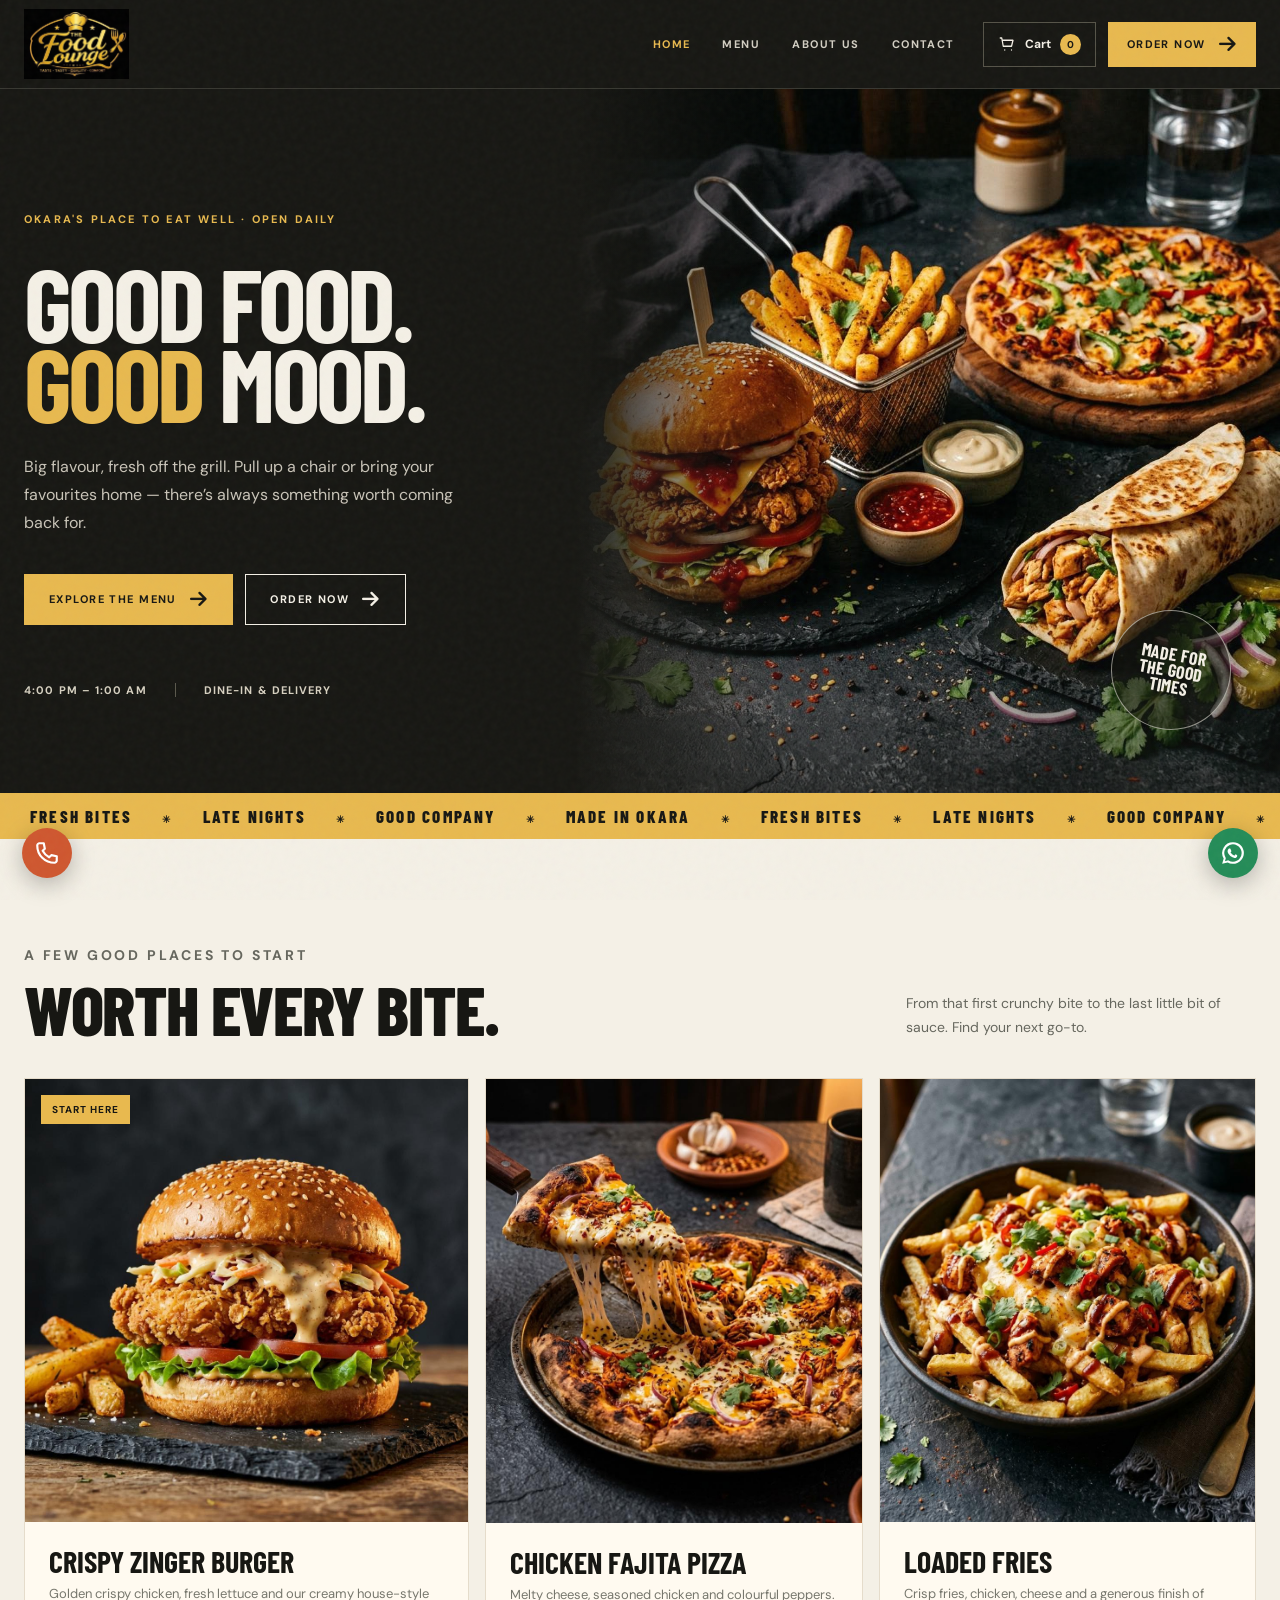
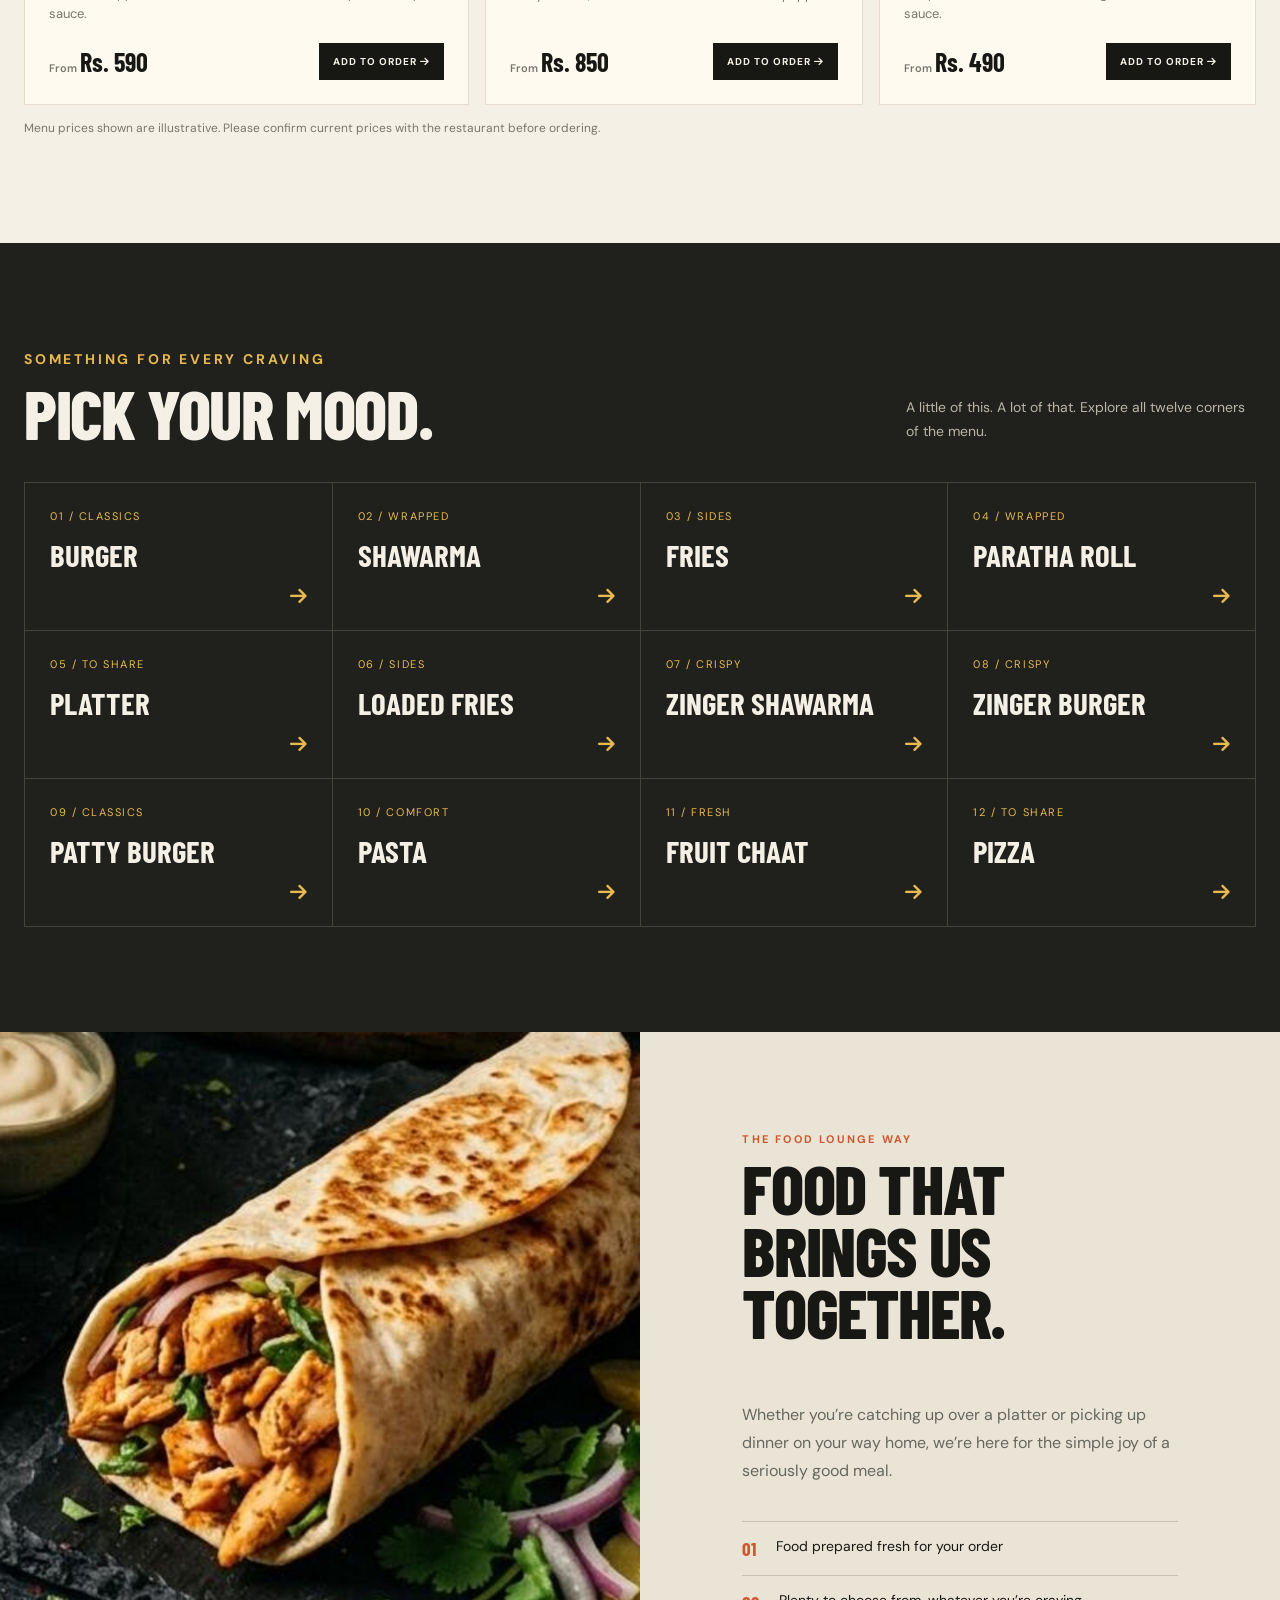
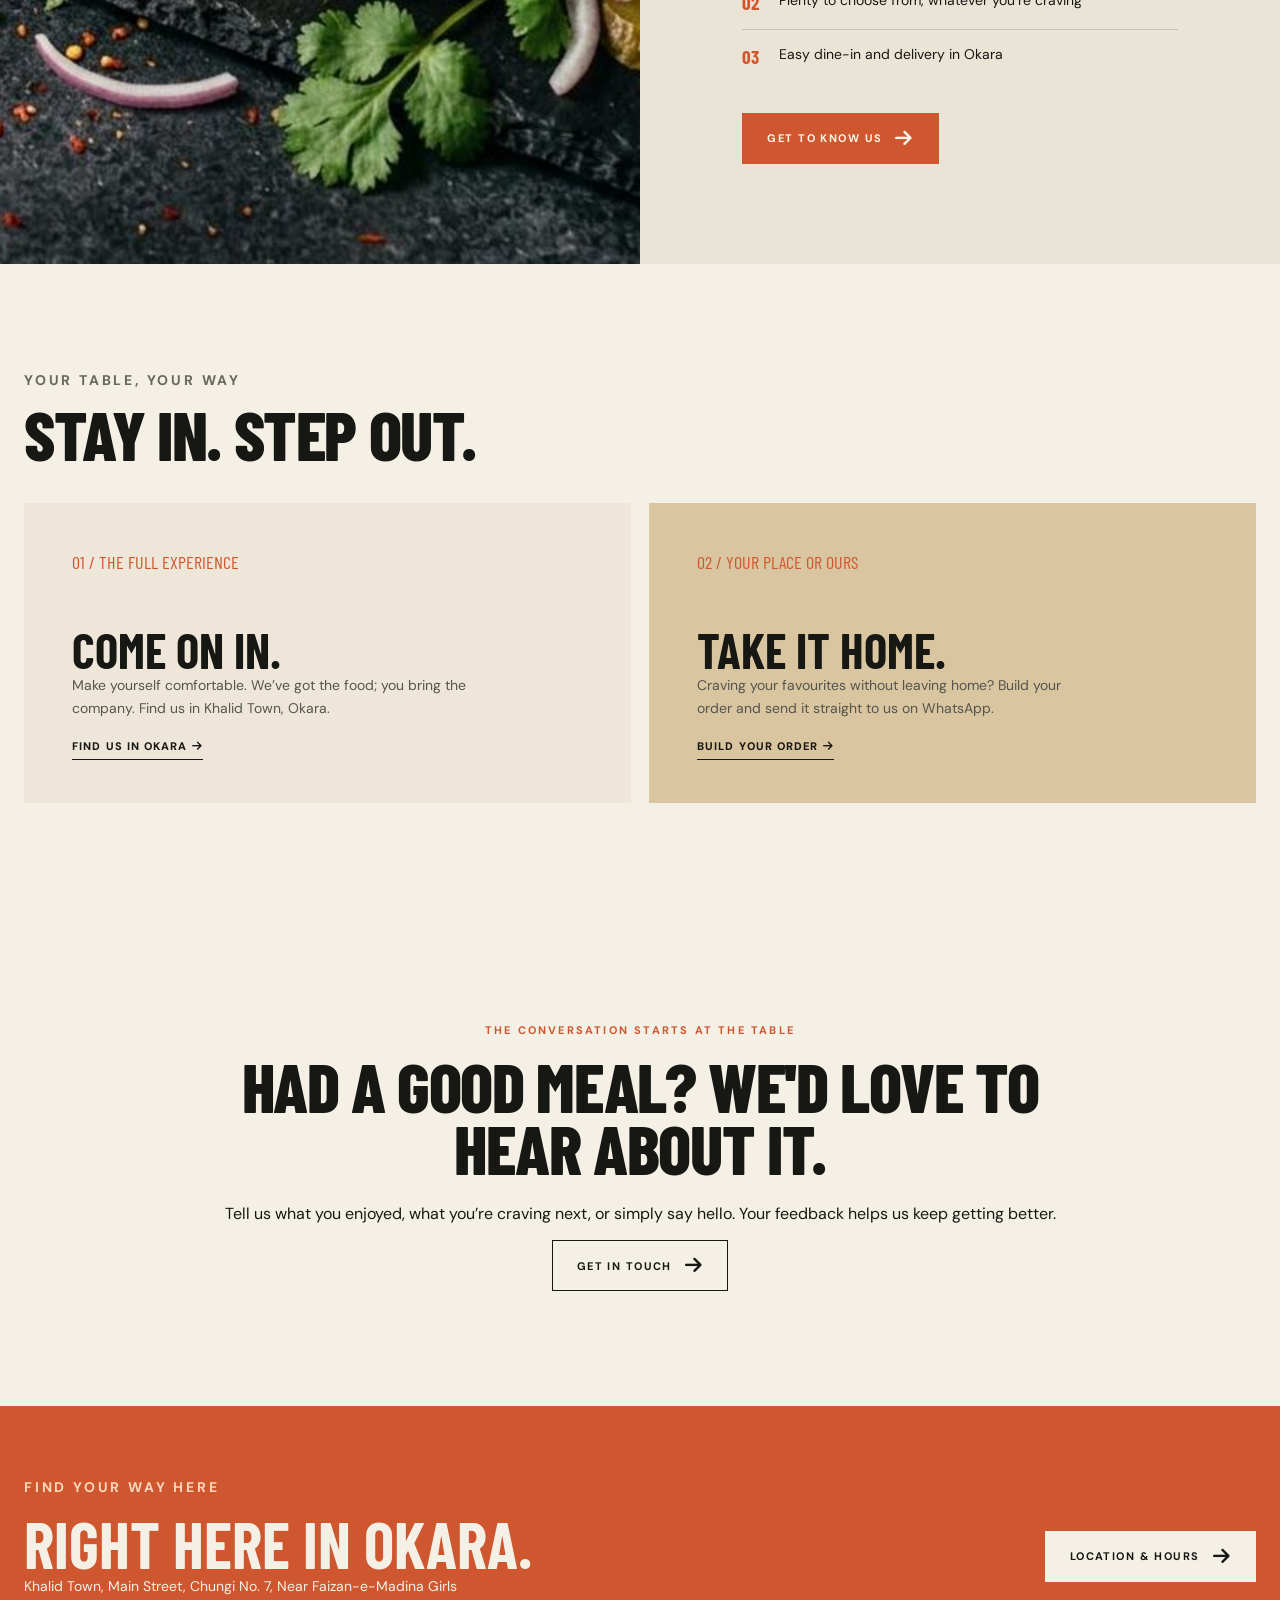
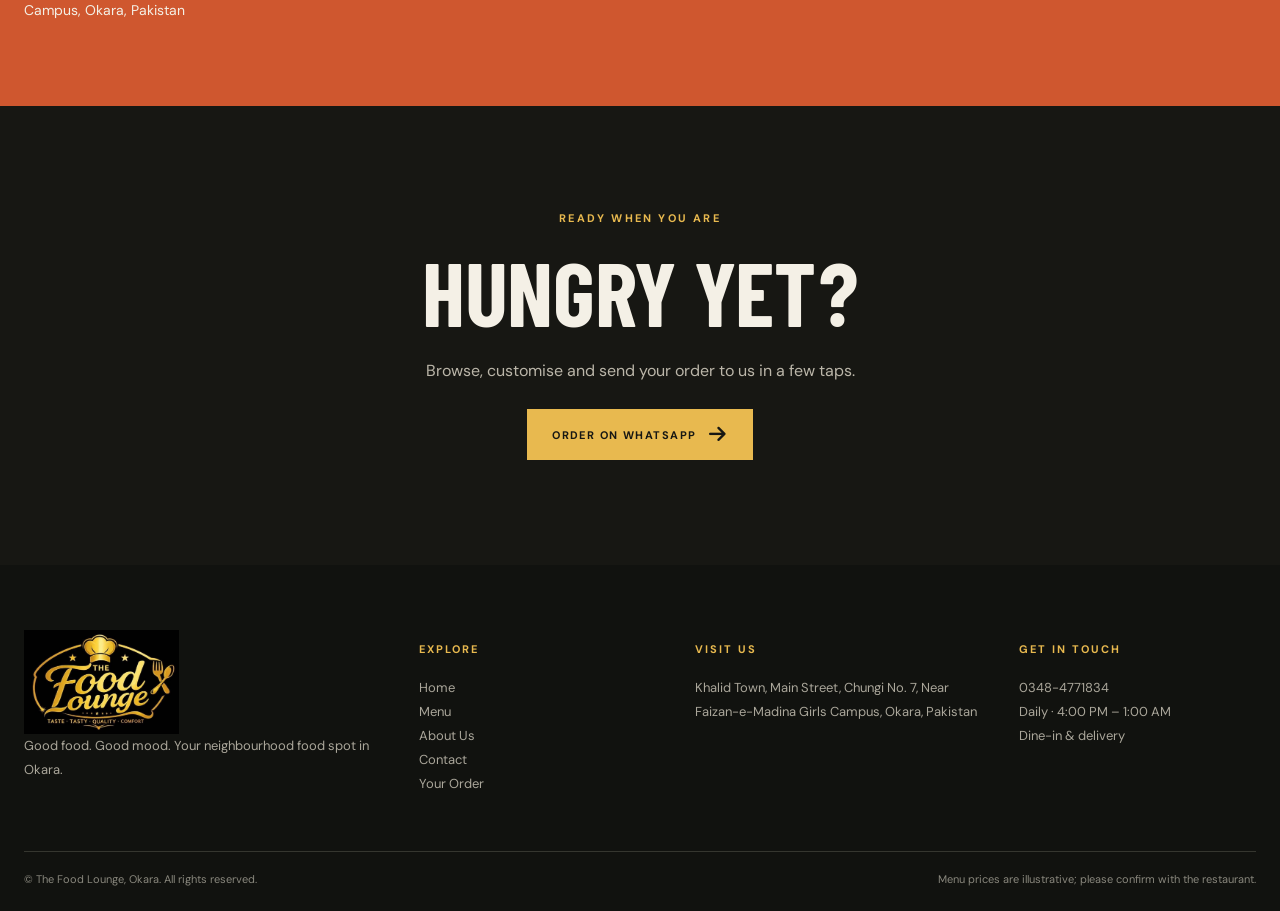
==== commit 27ab23ce: "new commit" ====
--- a/index.html
+++ b/index.html
@@ -39,7 +39,7 @@
     <section class="hero">
       <div class="hero-copy">
         <p class="eyebrow light">Okara's place to eat well · Open daily</p>
-        <h1>GOOD FOOD.<br><em>GOOD</em>MOOD.</h1>
+        <h1>GOOD FOOD.<br><em>GOOD </em>MOOD.</h1>
         <p>Big flavour, fresh off the grill. Pull up a chair or bring your favourites home — there’s always something
           worth coming back for.</p>
         <div class="hero-actions"><a class="btn btn-gold" href="menu.html">Explore the menu <span class="arrow"><i
@@ -278,4 +278,4 @@
   <div class="toast" role="status" aria-live="polite"></div>
 </body>
 
-</html>+</html>
